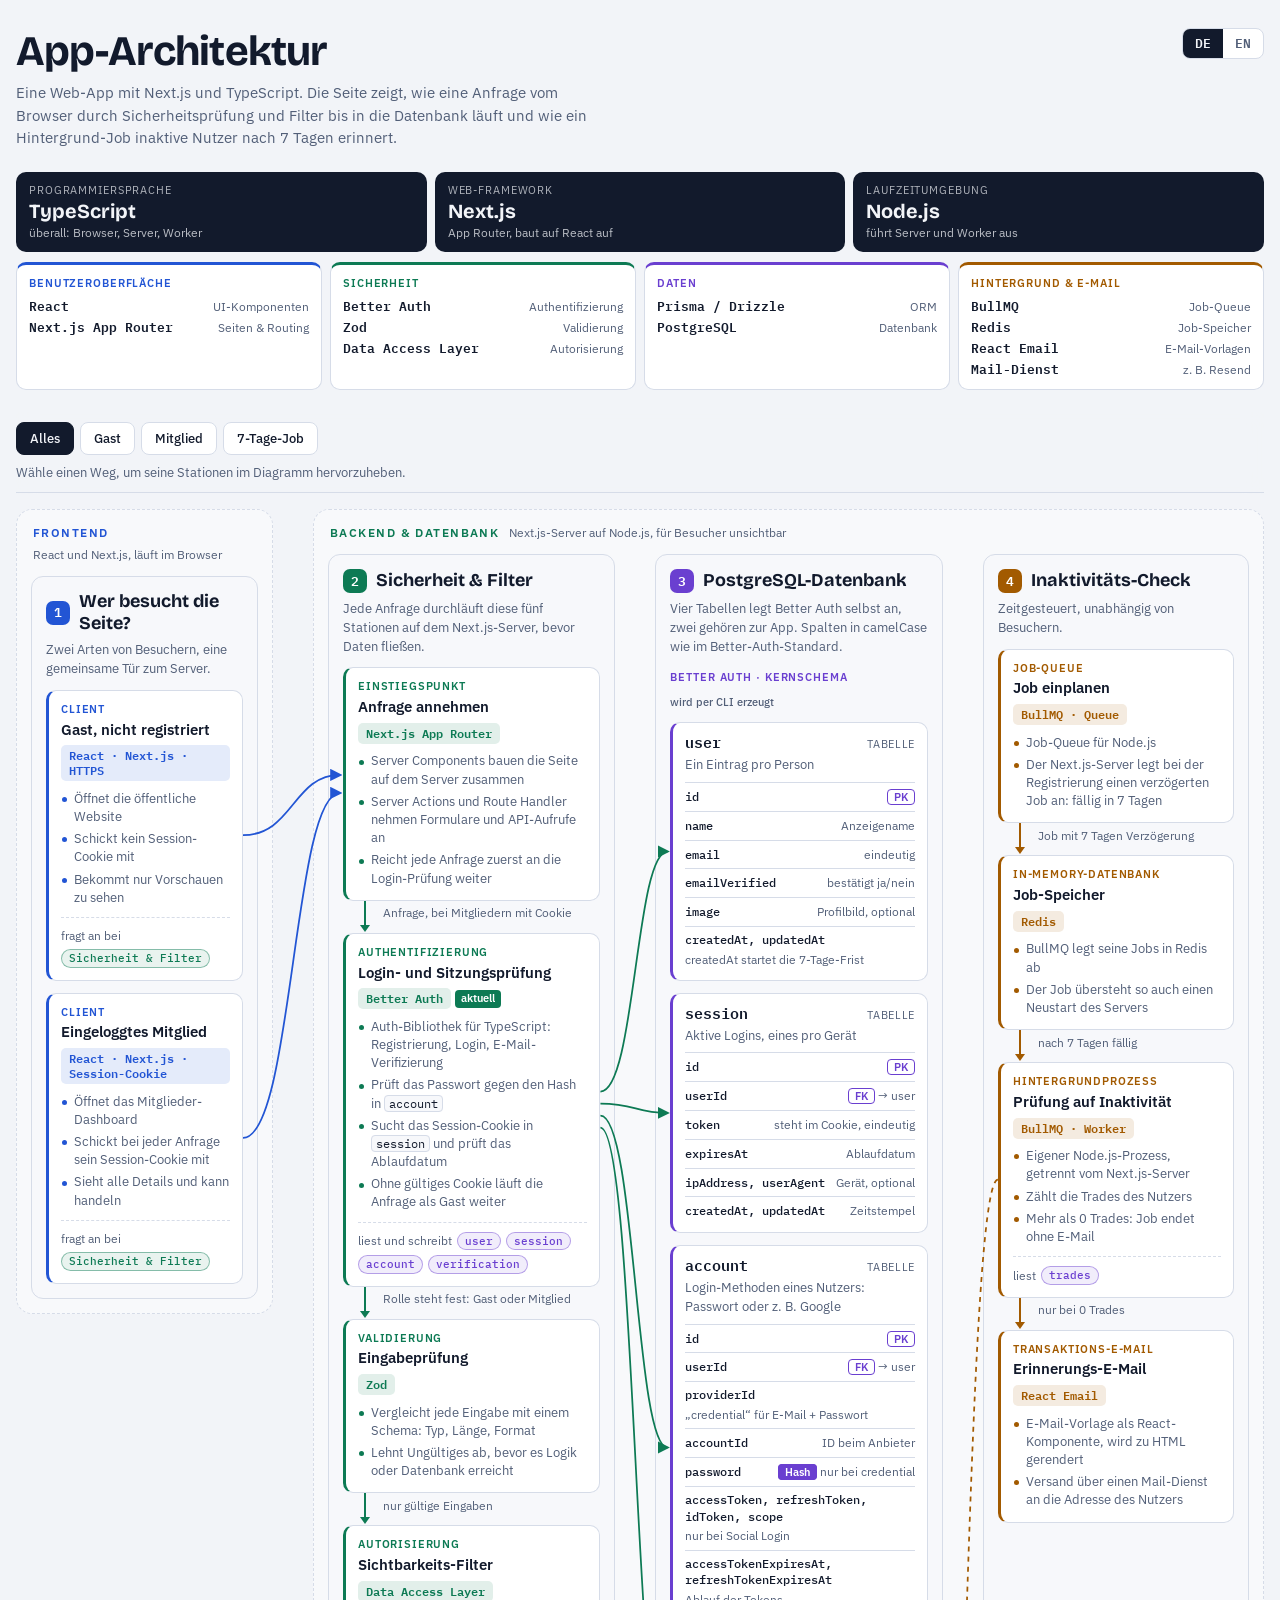
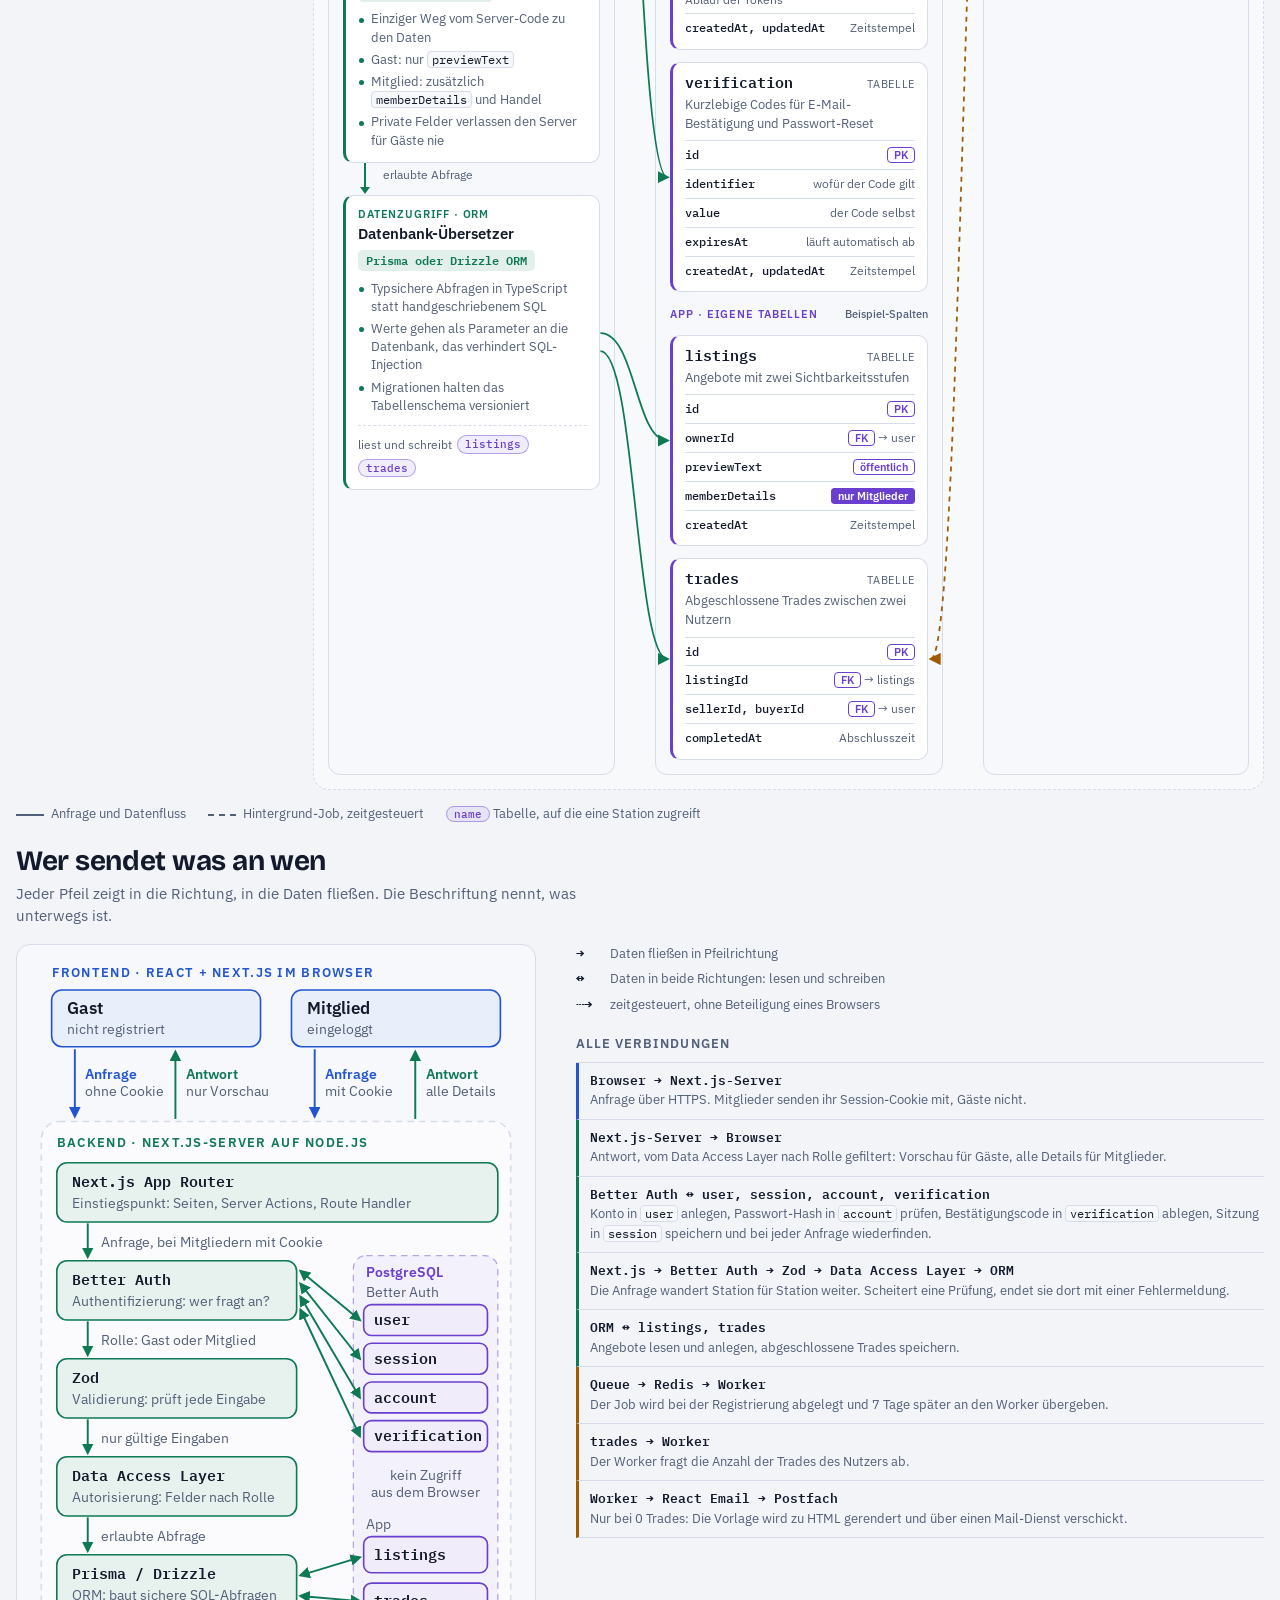
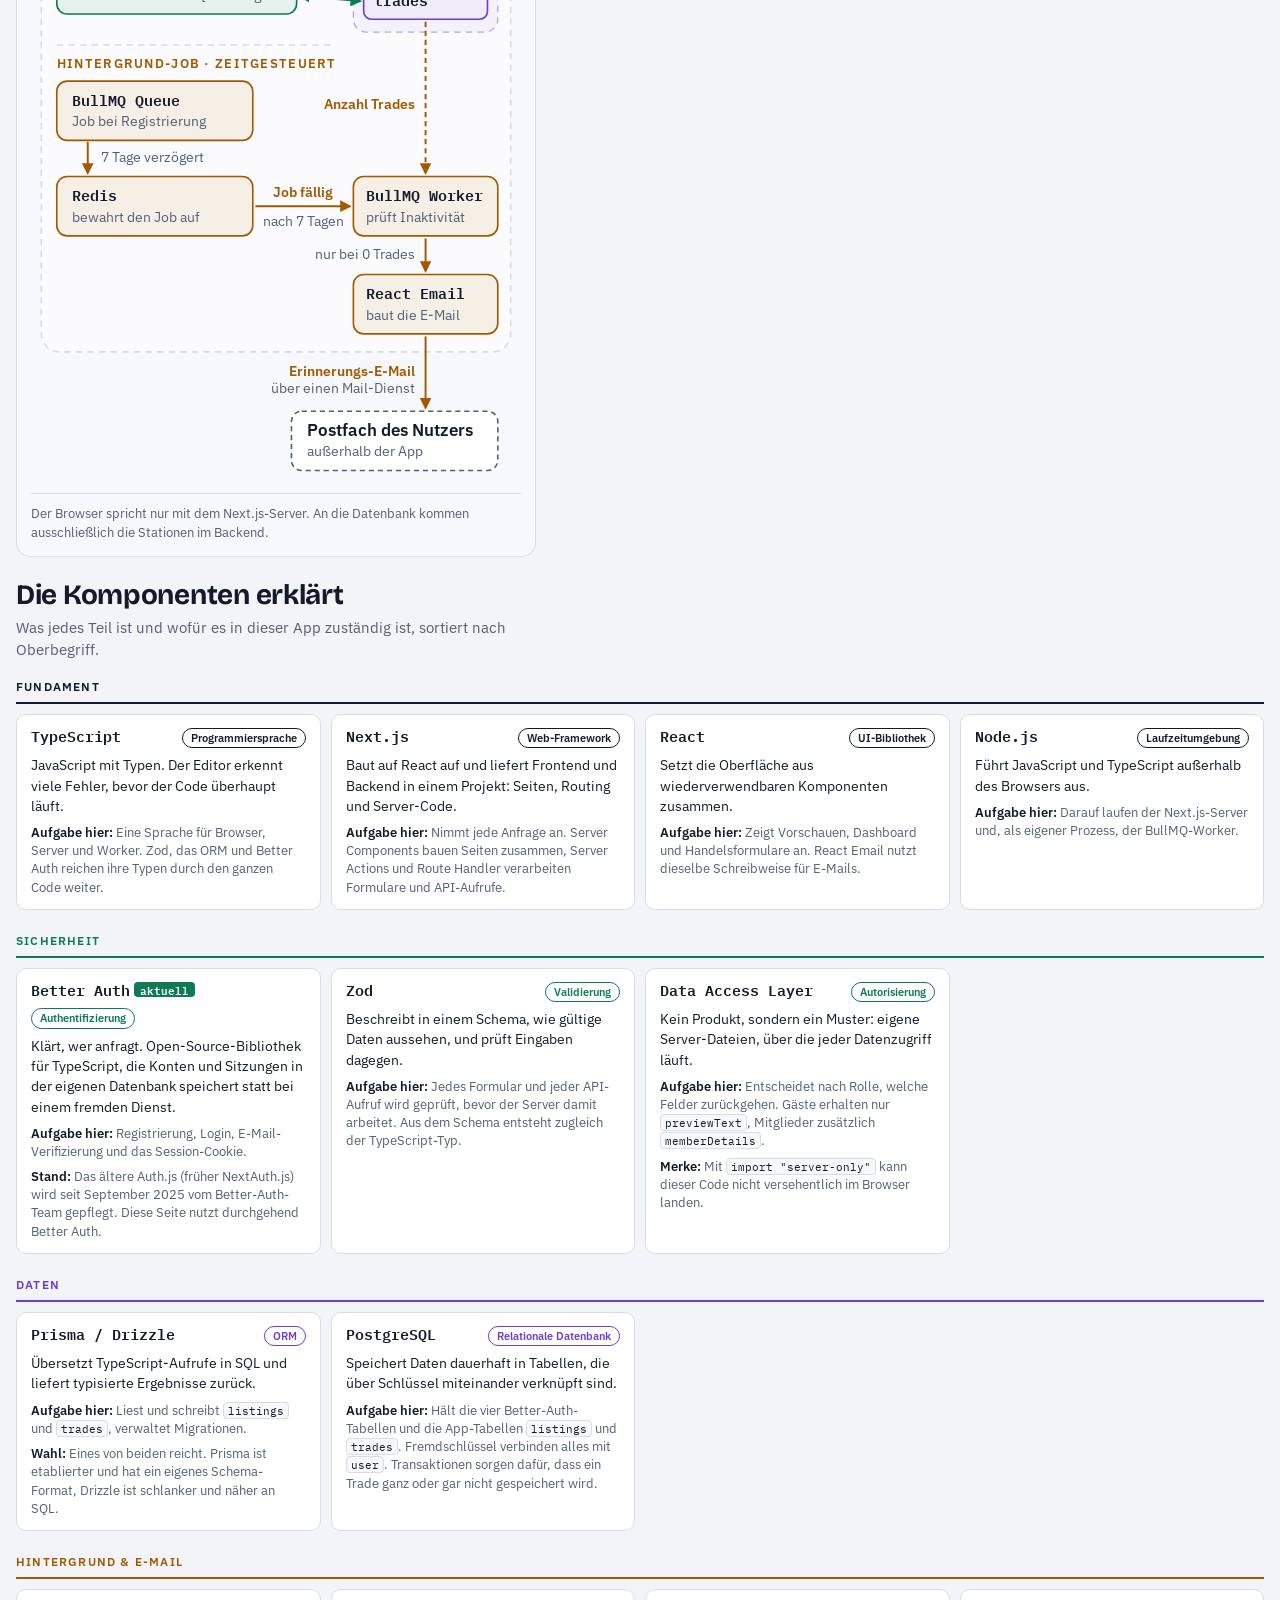
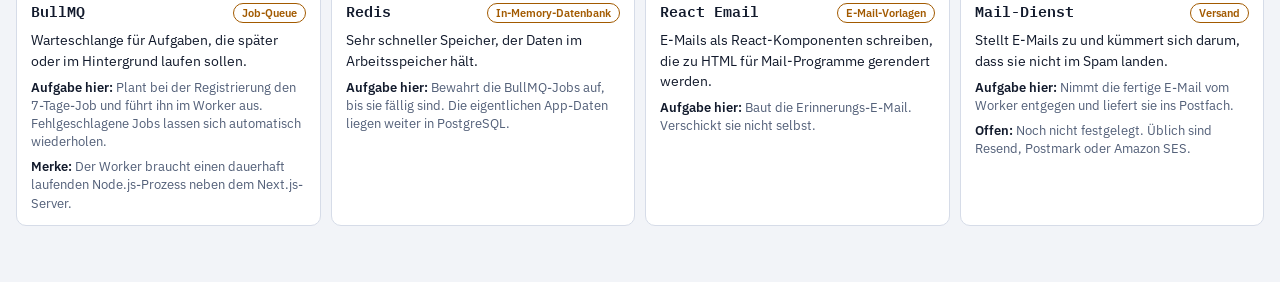
==== Präsentation/index.html @ f01b87ae "feat(praesentation): add app architecture explainer page - Präsentation/index.html, script.js, style" ====
<!DOCTYPE html>
<html lang="de">
<head>
<meta charset="utf-8">
<meta name="viewport" content="width=device-width, initial-scale=1">
<title>App-Architektur – Frontend, Backend &amp; Datenbank</title>
<link rel="preconnect" href="https://fonts.googleapis.com">
<link href="https://fonts.googleapis.com/css2?family=Bricolage+Grotesque:opsz,wght@12..96,600..800&amp;family=IBM+Plex+Mono:wght@400;500;600&amp;family=IBM+Plex+Sans:wght@400;500;600&amp;display=swap" rel="stylesheet">
<link rel="stylesheet" href="style.css">
</head>
<body>
<div class="page">

<header>
  <div class="lang" role="group" aria-label="Sprache / Language"><button type="button" id="l-de" data-l="de" aria-pressed="true">DE</button><button type="button" id="l-en" data-l="en" aria-pressed="false">EN</button></div>
  <h1>App-Architektur</h1>
  <p>Eine Web-App mit Next.js und TypeScript. Die Seite zeigt, wie eine Anfrage vom Browser durch Sicherheitsprüfung und Filter bis in die Datenbank läuft und wie ein Hintergrund-Job inaktive Nutzer nach 7 Tagen erinnert.</p>
</header>

<div class="base" aria-label="Fundament">
  <div class="base-item"><span>Programmiersprache</span><b>TypeScript</b><em>überall: Browser, Server, Worker</em></div>
  <div class="base-item"><span>Web-Framework</span><b>Next.js</b><em>App Router, baut auf React auf</em></div>
  <div class="base-item"><span>Laufzeitumgebung</span><b>Node.js</b><em>führt Server und Worker aus</em></div>
</div>

<div class="groups" aria-label="Tech-Stack nach Oberbegriffen">
  <div class="grp" style="--c:var(--s1)"><h4>Benutzeroberfläche</h4><ul><li><b>React</b><span>UI-Komponenten</span></li><li><b>Next.js App Router</b><span>Seiten &amp; Routing</span></li></ul></div>
  <div class="grp" style="--c:var(--s2)"><h4>Sicherheit</h4><ul><li><b>Better Auth</b><span>Authentifizierung</span></li><li><b>Zod</b><span>Validierung</span></li><li><b>Data Access Layer</b><span>Autorisierung</span></li></ul></div>
  <div class="grp" style="--c:var(--s3)"><h4>Daten</h4><ul><li><b>Prisma / Drizzle</b><span>ORM</span></li><li><b>PostgreSQL</b><span>Datenbank</span></li></ul></div>
  <div class="grp" style="--c:var(--s4)"><h4>Hintergrund &amp; E-Mail</h4><ul><li><b>BullMQ</b><span>Job-Queue</span></li><li><b>Redis</b><span>Job-Speicher</span></li><li><b>React Email</b><span>E-Mail-Vorlagen</span></li><li><b>Mail-Dienst</b><span>z.&nbsp;B. Resend</span></li></ul></div>
</div>

<section>
  <div class="pathbar">
    <div class="seg" role="group" aria-label="Weg im Diagramm hervorheben">
      <button type="button" id="p-all" data-p="" aria-pressed="true">Alles</button>
      <button type="button" id="p-guest" data-p="guest" aria-pressed="false">Gast</button>
      <button type="button" id="p-member" data-p="member" aria-pressed="false">Mitglied</button>
      <button type="button" id="p-job" data-p="job" aria-pressed="false">7-Tage-Job</button>
    </div>
    <p class="caption" id="caption" aria-live="polite">Wähle einen Weg, um seine Stationen im Diagramm hervorzuheben.</p>
  </div>

  <div class="wrap" id="wrap">
    <svg id="wires" aria-hidden="true">
      <defs>
        <marker id="m1" viewBox="0 0 10 10" refX="8" refY="5" markerWidth="7" markerHeight="7" orient="auto"><path d="M0,0 L10,5 L0,10 z" style="fill:var(--s1)"/></marker>
        <marker id="m2" viewBox="0 0 10 10" refX="8" refY="5" markerWidth="7" markerHeight="7" orient="auto"><path d="M0,0 L10,5 L0,10 z" style="fill:var(--s2)"/></marker>
        <marker id="m4" viewBox="0 0 10 10" refX="8" refY="5" markerWidth="7" markerHeight="7" orient="auto"><path d="M0,0 L10,5 L0,10 z" style="fill:var(--s4)"/></marker>
      </defs>
    </svg>

    <div class="layers">
      <!-- FRONTEND -->
      <section class="layer">
        <div class="layer-title"><b style="color:var(--s1)">Frontend</b><span>React und Next.js, läuft im Browser</span></div>
        <div class="col" style="--c:var(--s1)">
          <h2><span class="num">1</span>Wer besucht die Seite?</h2>
          <p class="col-sub">Zwei Arten von Besuchern, eine gemeinsame Tür zum Server.</p>
          <div class="alt">
            <article class="node" id="guest" data-paths="guest">
              <span class="kat">Client</span>
              <div class="node-head"><span class="step"></span><h3>Gast, nicht registriert</h3></div>
              <span class="tech">React · Next.js · HTTPS</span>
              <ul>
                <li>Öffnet die öffentliche Website</li>
                <li>Schickt kein Session-Cookie mit</li>
                <li>Bekommt nur Vorschauen zu sehen</li>
              </ul>
              <div class="io">fragt an bei <span class="chip to2">Sicherheit &amp; Filter</span></div>
            </article>
            <article class="node" id="member" data-paths="member">
              <span class="kat">Client</span>
              <div class="node-head"><span class="step"></span><h3>Eingeloggtes Mitglied</h3></div>
              <span class="tech">React · Next.js · Session-Cookie</span>
              <ul>
                <li>Öffnet das Mitglieder-Dashboard</li>
                <li>Schickt bei jeder Anfrage sein Session-Cookie mit</li>
                <li>Sieht alle Details und kann handeln</li>
              </ul>
              <div class="io">fragt an bei <span class="chip to2">Sicherheit &amp; Filter</span></div>
            </article>
          </div>
        </div>
      </section>

      <div class="hop stage-hop" style="--c:var(--s1)" data-paths="guest member">HTTPS-Anfrage an den Next.js-Server. Mitglieder senden ihr Session-Cookie mit.</div>

      <!-- BACKEND -->
      <section class="layer">
        <div class="layer-title"><b style="color:var(--s2)">Backend &amp; Datenbank</b><span>Next.js-Server auf Node.js, für Besucher unsichtbar</span></div>
        <div class="be-cols">

          <div class="col" style="--c:var(--s2)">
            <h2><span class="num">2</span>Sicherheit &amp; Filter</h2>
            <p class="col-sub">Jede Anfrage durchläuft diese fünf Stationen auf dem Next.js-Server, bevor Daten fließen.</p>
            <div class="seq">
              <article class="node" id="next" data-paths="guest member">
                <span class="kat">Einstiegspunkt</span>
                <div class="node-head"><span class="step"></span><h3>Anfrage annehmen</h3></div>
                <span class="tech">Next.js App Router</span>
                <ul>
                  <li>Server Components bauen die Seite auf dem Server zusammen</li>
                  <li>Server Actions und Route Handler nehmen Formulare und API-Aufrufe an</li>
                  <li>Reicht jede Anfrage zuerst an die Login-Prüfung weiter</li>
                </ul>
              </article>
              <div class="hop" data-paths="guest member">Anfrage, bei Mitgliedern mit Cookie</div>
              <article class="node" id="auth" data-paths="guest member">
                <span class="kat">Authentifizierung</span>
                <div class="node-head"><span class="step"></span><h3>Login- und Sitzungsprüfung</h3></div>
                <span class="tech">Better Auth</span><span class="badge-now">aktuell</span>
                <ul>
                  <li>Auth-Bibliothek für TypeScript: Registrierung, Login, E-Mail-Verifizierung</li>
                  <li>Prüft das Passwort gegen den Hash in <code>account</code></li>
                  <li>Sucht das Session-Cookie in <code>session</code> und prüft das Ablaufdatum</li>
                  <li>Ohne gültiges Cookie läuft die Anfrage als Gast weiter</li>
                </ul>
                <div class="io">liest und schreibt <span class="chip to3">user</span><span class="chip to3">session</span><span class="chip to3">account</span><span class="chip to3">verification</span></div>
              </article>
              <div class="hop" data-paths="guest member">Rolle steht fest: Gast oder Mitglied</div>
              <article class="node" id="zod" data-paths="guest member">
                <span class="kat">Validierung</span>
                <div class="node-head"><span class="step"></span><h3>Eingabeprüfung</h3></div>
                <span class="tech">Zod</span>
                <ul>
                  <li>Vergleicht jede Eingabe mit einem Schema: Typ, Länge, Format</li>
                  <li>Lehnt Ungültiges ab, bevor es Logik oder Datenbank erreicht</li>
                </ul>
              </article>
              <div class="hop" data-paths="guest member">nur gültige Eingaben</div>
              <article class="node" id="dal" data-paths="guest member">
                <span class="kat">Autorisierung</span>
                <div class="node-head"><span class="step"></span><h3>Sichtbarkeits-Filter</h3></div>
                <span class="tech">Data Access Layer</span>
                <ul>
                  <li>Einziger Weg vom Server-Code zu den Daten</li>
                  <li>Gast: nur <code>previewText</code></li>
                  <li>Mitglied: zusätzlich <code>memberDetails</code> und Handel</li>
                  <li>Private Felder verlassen den Server für Gäste nie</li>
                </ul>
              </article>
              <div class="hop" data-paths="guest member">erlaubte Abfrage</div>
              <article class="node" id="orm" data-paths="guest member">
                <span class="kat">Datenzugriff · ORM</span>
                <div class="node-head"><span class="step"></span><h3>Datenbank-Übersetzer</h3></div>
                <span class="tech">Prisma oder Drizzle ORM</span>
                <ul>
                  <li>Typsichere Abfragen in TypeScript statt handgeschriebenem SQL</li>
                  <li>Werte gehen als Parameter an die Datenbank, das verhindert SQL-Injection</li>
                  <li>Migrationen halten das Tabellenschema versioniert</li>
                </ul>
                <div class="io">liest und schreibt <span class="chip to3">listings</span><span class="chip to3">trades</span></div>
              </article>
            </div>
          </div>

          <div class="hop stage-hop" style="--c:var(--s2)" data-paths="guest member">SQL-Abfragen an die Datenbank</div>

          <div class="col" style="--c:var(--s3)">
            <h2><span class="num">3</span>PostgreSQL-Datenbank</h2>
            <p class="col-sub">Vier Tabellen legt Better Auth selbst an, zwei gehören zur App. Spalten in camelCase wie im Better-Auth-Standard.</p>
            <div class="alt">
              <p class="tgrp">Better Auth · Kernschema <span>wird per CLI erzeugt</span></p>
              <article class="node tbl" id="t-users" data-paths="member">
                <div class="tbl-head"><h3>user</h3><span class="kind">Tabelle</span></div>
                <p class="tbl-desc">Ein Eintrag pro Person</p>
                <dl class="cols">
                  <div><dt>id</dt><dd><span class="tag">PK</span></dd></div>
                  <div><dt>name</dt><dd>Anzeigename</dd></div>
                  <div><dt>email</dt><dd>eindeutig</dd></div>
                  <div><dt>emailVerified</dt><dd>bestätigt ja/nein</dd></div>
                  <div><dt>image</dt><dd>Profilbild, optional</dd></div>
                  <div><dt>createdAt, updatedAt</dt><dd>createdAt startet die 7-Tage-Frist</dd></div>
                </dl>
              </article>
              <article class="node tbl" id="t-sessions" data-paths="member">
                <div class="tbl-head"><h3>session</h3><span class="kind">Tabelle</span></div>
                <p class="tbl-desc">Aktive Logins, eines pro Gerät</p>
                <dl class="cols">
                  <div><dt>id</dt><dd><span class="tag">PK</span></dd></div>
                  <div><dt>userId</dt><dd><span class="tag">FK</span> → user</dd></div>
                  <div><dt>token</dt><dd>steht im Cookie, eindeutig</dd></div>
                  <div><dt>expiresAt</dt><dd>Ablaufdatum</dd></div>
                  <div><dt>ipAddress, userAgent</dt><dd>Gerät, optional</dd></div>
                  <div><dt>createdAt, updatedAt</dt><dd>Zeitstempel</dd></div>
                </dl>
              </article>
              <article class="node tbl" id="t-account" data-paths="member">
                <div class="tbl-head"><h3>account</h3><span class="kind">Tabelle</span></div>
                <p class="tbl-desc">Login-Methoden eines Nutzers: Passwort oder z.&nbsp;B. Google</p>
                <dl class="cols">
                  <div><dt>id</dt><dd><span class="tag">PK</span></dd></div>
                  <div><dt>userId</dt><dd><span class="tag">FK</span> → user</dd></div>
                  <div><dt>providerId</dt><dd>„credential“ für E-Mail + Passwort</dd></div>
                  <div><dt>accountId</dt><dd>ID beim Anbieter</dd></div>
                  <div><dt>password</dt><dd><span class="tag priv">Hash</span> nur bei credential</dd></div>
                  <div><dt>accessToken, refreshToken, idToken, scope</dt><dd>nur bei Social Login</dd></div>
                  <div><dt>accessTokenExpiresAt, refreshTokenExpiresAt</dt><dd>Ablauf der Tokens</dd></div>
                  <div><dt>createdAt, updatedAt</dt><dd>Zeitstempel</dd></div>
                </dl>
              </article>
              <article class="node tbl" id="t-verification" data-paths="member">
                <div class="tbl-head"><h3>verification</h3><span class="kind">Tabelle</span></div>
                <p class="tbl-desc">Kurzlebige Codes für E-Mail-Bestätigung und Passwort-Reset</p>
                <dl class="cols">
                  <div><dt>id</dt><dd><span class="tag">PK</span></dd></div>
                  <div><dt>identifier</dt><dd>wofür der Code gilt</dd></div>
                  <div><dt>value</dt><dd>der Code selbst</dd></div>
                  <div><dt>expiresAt</dt><dd>läuft automatisch ab</dd></div>
                  <div><dt>createdAt, updatedAt</dt><dd>Zeitstempel</dd></div>
                </dl>
              </article>

              <p class="tgrp">App · eigene Tabellen <span>Beispiel-Spalten</span></p>
              <article class="node tbl" id="t-listings" data-paths="guest member">
                <div class="tbl-head"><h3>listings</h3><span class="kind">Tabelle</span></div>
                <p class="tbl-desc">Angebote mit zwei Sichtbarkeitsstufen</p>
                <dl class="cols">
                  <div><dt>id</dt><dd><span class="tag">PK</span></dd></div>
                  <div><dt>ownerId</dt><dd><span class="tag">FK</span> → user</dd></div>
                  <div><dt>previewText</dt><dd><span class="tag">öffentlich</span></dd></div>
                  <div><dt>memberDetails</dt><dd><span class="tag priv">nur Mitglieder</span></dd></div>
                  <div><dt>createdAt</dt><dd>Zeitstempel</dd></div>
                </dl>
              </article>
              <article class="node tbl" id="t-trades" data-paths="member job">
                <div class="tbl-head"><h3>trades</h3><span class="kind">Tabelle</span></div>
                <p class="tbl-desc">Abgeschlossene Trades zwischen zwei Nutzern</p>
                <dl class="cols">
                  <div><dt>id</dt><dd><span class="tag">PK</span></dd></div>
                  <div><dt>listingId</dt><dd><span class="tag">FK</span> → listings</dd></div>
                  <div><dt>sellerId, buyerId</dt><dd><span class="tag">FK</span> → user</dd></div>
                  <div><dt>completedAt</dt><dd>Abschlusszeit</dd></div>
                </dl>
              </article>
            </div>
          </div>

          <div class="hop up stage-hop" style="--c:var(--s4)" data-paths="job">Der Worker zählt die Einträge in trades. Er läuft im Hintergrund, ohne Browser.</div>

          <div class="col" style="--c:var(--s4)">
            <h2><span class="num">4</span>Inaktivitäts-Check</h2>
            <p class="col-sub">Zeitgesteuert, unabhängig von Besuchern.</p>
            <div class="seq">
              <article class="node" id="queue" data-paths="job">
                <span class="kat">Job-Queue</span>
                <div class="node-head"><span class="step"></span><h3>Job einplanen</h3></div>
                <span class="tech">BullMQ · Queue</span>
                <ul>
                  <li>Job-Queue für Node.js</li>
                  <li>Der Next.js-Server legt bei der Registrierung einen verzögerten Job an: fällig in 7 Tagen</li>
                </ul>
              </article>
              <div class="hop" data-paths="job">Job mit 7 Tagen Verzögerung</div>
              <article class="node" id="redis" data-paths="job">
                <span class="kat">In-Memory-Datenbank</span>
                <div class="node-head"><span class="step"></span><h3>Job-Speicher</h3></div>
                <span class="tech">Redis</span>
                <ul>
                  <li>BullMQ legt seine Jobs in Redis ab</li>
                  <li>Der Job übersteht so auch einen Neustart des Servers</li>
                </ul>
              </article>
              <div class="hop" data-paths="job">nach 7 Tagen fällig</div>
              <article class="node" id="worker" data-paths="job">
                <span class="kat">Hintergrundprozess</span>
                <div class="node-head"><span class="step"></span><h3>Prüfung auf Inaktivität</h3></div>
                <span class="tech">BullMQ · Worker</span>
                <ul>
                  <li>Eigener Node.js-Prozess, getrennt vom Next.js-Server</li>
                  <li>Zählt die Trades des Nutzers</li>
                  <li>Mehr als 0 Trades: Job endet ohne E-Mail</li>
                </ul>
                <div class="io">liest <span class="chip to3">trades</span></div>
              </article>
              <div class="hop" data-paths="job">nur bei 0 Trades</div>
              <article class="node" id="mail" data-paths="job">
                <span class="kat">Transaktions-E-Mail</span>
                <div class="node-head"><span class="step"></span><h3>Erinnerungs-E-Mail</h3></div>
                <span class="tech">React Email</span>
                <ul>
                  <li>E-Mail-Vorlage als React-Komponente, wird zu HTML gerendert</li>
                  <li>Versand über einen Mail-Dienst an die Adresse des Nutzers</li>
                </ul>
              </article>
            </div>
          </div>

        </div>
      </section>
    </div>
  </div>

  <div class="legend">
    <span class="wide"><i></i>Anfrage und Datenfluss</span>
    <span class="wide"><i class="d"></i>Hintergrund-Job, zeitgesteuert</span>
    <span><span class="chip to3">name</span> Tabelle, auf die eine Station zugreift</span>
  </div>
</section>

<section>
  <h2 class="sec-title">Wer sendet was an wen</h2>
  <p class="sec-lead">Jeder Pfeil zeigt in die Richtung, in die Daten fließen. Die Beschriftung nennt, was unterwegs ist.</p>

  <div class="connect">
    <figure class="fig">
      <svg viewBox="0 0 380 872" role="img" aria-label="Verbindungen zwischen Browser, dem Next.js-Server mit seinen Stationen, der PostgreSQL-Datenbank und dem Hintergrund-Job. Der Browser spricht nur mit dem Server, nie direkt mit der Datenbank.">
        <defs>
          <marker id="e1" viewBox="0 0 10 10" refX="8" refY="5" markerWidth="6" markerHeight="6" orient="auto-start-reverse"><path d="M0,0 L10,5 L0,10 z" class="f1"/></marker>
          <marker id="e2" viewBox="0 0 10 10" refX="8" refY="5" markerWidth="6" markerHeight="6" orient="auto-start-reverse"><path d="M0,0 L10,5 L0,10 z" class="f2"/></marker>
          <marker id="e4" viewBox="0 0 10 10" refX="8" refY="5" markerWidth="6" markerHeight="6" orient="auto-start-reverse"><path d="M0,0 L10,5 L0,10 z" class="f4"/></marker>
        </defs>

        <!-- Frontend -->
        <text class="g-layer f1" x="16" y="14">FRONTEND · REACT + NEXT.JS IM BROWSER</text>
        <rect class="g-box k1" x="16" y="24" width="162" height="44" rx="8"/>
        <text class="g-title" x="28" y="43">Gast</text>
        <text class="g-sub" x="28" y="58">nicht registriert</text>
        <rect class="g-box k1" x="202" y="24" width="162" height="44" rx="8"/>
        <text class="g-title" x="214" y="43">Mitglied</text>
        <text class="g-sub" x="214" y="58">eingeloggt</text>

        <!-- Browser <-> Server -->
        <line class="a a1" x1="34" y1="70" x2="34" y2="122" marker-end="url(#e1)"/>
        <text class="g-lab f1" x="42" y="93">Anfrage</text>
        <text class="g-sub" x="42" y="106">ohne Cookie</text>
        <line class="a a2" x1="112" y1="124" x2="112" y2="72" marker-end="url(#e2)"/>
        <text class="g-lab f2" x="120" y="93">Antwort</text>
        <text class="g-sub" x="120" y="106">nur Vorschau</text>
        <line class="a a1" x1="220" y1="70" x2="220" y2="122" marker-end="url(#e1)"/>
        <text class="g-lab f1" x="228" y="93">Anfrage</text>
        <text class="g-sub" x="228" y="106">mit Cookie</text>
        <line class="a a2" x1="298" y1="124" x2="298" y2="72" marker-end="url(#e2)"/>
        <text class="g-lab f2" x="306" y="93">Antwort</text>
        <text class="g-sub" x="306" y="106">alle Details</text>

        <!-- Backend-Rahmen -->
        <rect class="g-frame" x="8" y="126" width="364" height="644" rx="14"/>
        <text class="g-layer f2" x="20" y="146">BACKEND · NEXT.JS-SERVER AUF NODE.JS</text>

        <!-- Einstiegspunkt -->
        <rect class="g-box k2" x="20" y="158" width="342" height="46" rx="8"/>
        <text class="g-name" x="32" y="177">Next.js App Router</text>
        <text class="g-sub" x="32" y="193">Einstiegspunkt: Seiten, Server Actions, Route Handler</text>
        <line class="a a2" x1="44" y1="205" x2="44" y2="231" marker-end="url(#e2)"/>
        <text class="g-sub" x="54" y="223">Anfrage, bei Mitgliedern mit Cookie</text>

        <g transform="translate(0,76)">

        <!-- Datenbank -->
        <rect class="g-db" x="250" y="154" width="112" height="292" rx="10"/>
        <text class="g-lab f3" x="260" y="171">PostgreSQL</text>
        <text class="g-sub" x="260" y="186">Better Auth</text>
        <rect class="g-box k3" x="258" y="192" width="96" height="24" rx="6"/>
        <text class="g-name" x="266" y="208">user</text>
        <rect class="g-box k3" x="258" y="222" width="96" height="24" rx="6"/>
        <text class="g-name" x="266" y="238">session</text>
        <rect class="g-box k3" x="258" y="252" width="96" height="24" rx="6"/>
        <text class="g-name" x="266" y="268">account</text>
        <rect class="g-box k3" x="258" y="282" width="96" height="24" rx="6"/>
        <text class="g-name" x="266" y="298">verification</text>
        <text class="g-sub" x="306" y="328" text-anchor="middle">kein Zugriff</text>
        <text class="g-sub" x="306" y="341" text-anchor="middle">aus dem Browser</text>
        <text class="g-sub" x="260" y="366">App</text>
        <rect class="g-box k3" x="258" y="372" width="96" height="28" rx="6"/>
        <text class="g-name" x="266" y="390">listings</text>
        <rect class="g-box k3" x="258" y="408" width="96" height="28" rx="6"/>
        <text class="g-name" x="266" y="426">trades</text>

        <!-- Better Auth <-> eigene Tabellen -->
        <line class="a a2" x1="209" y1="166" x2="255" y2="204" marker-start="url(#e2)" marker-end="url(#e2)"/>
        <line class="a a2" x1="209" y1="176" x2="255" y2="234" marker-start="url(#e2)" marker-end="url(#e2)"/>
        <line class="a a2" x1="209" y1="186" x2="255" y2="264" marker-start="url(#e2)" marker-end="url(#e2)"/>
        <line class="a a2" x1="209" y1="196" x2="255" y2="294" marker-start="url(#e2)" marker-end="url(#e2)"/>

        <!-- Vier Stationen -->
        <rect class="g-box k2" x="20" y="158" width="186" height="46" rx="8"/>
        <text class="g-name" x="32" y="177">Better Auth</text>
        <text class="g-sub" x="32" y="193">Authentifizierung: wer fragt an?</text>
        <line class="a a2" x1="44" y1="205" x2="44" y2="231" marker-end="url(#e2)"/>
        <text class="g-sub" x="54" y="223">Rolle: Gast oder Mitglied</text>

        <rect class="g-box k2" x="20" y="234" width="186" height="46" rx="8"/>
        <text class="g-name" x="32" y="253">Zod</text>
        <text class="g-sub" x="32" y="269">Validierung: prüft jede Eingabe</text>
        <line class="a a2" x1="44" y1="281" x2="44" y2="307" marker-end="url(#e2)"/>
        <text class="g-sub" x="54" y="299">nur gültige Eingaben</text>

        <rect class="g-box k2" x="20" y="310" width="186" height="46" rx="8"/>
        <text class="g-name" x="32" y="329">Data Access Layer</text>
        <text class="g-sub" x="32" y="345">Autorisierung: Felder nach Rolle</text>
        <line class="a a2" x1="44" y1="357" x2="44" y2="383" marker-end="url(#e2)"/>
        <text class="g-sub" x="54" y="375">erlaubte Abfrage</text>

        <rect class="g-box k2" x="20" y="386" width="186" height="46" rx="8"/>
        <text class="g-name" x="32" y="405">Prisma / Drizzle</text>
        <text class="g-sub" x="32" y="421">ORM: baut sichere SQL-Abfragen</text>

        <!-- Server <-> Datenbank -->
        <line class="a a2" x1="209" y1="402" x2="255" y2="388" marker-start="url(#e2)" marker-end="url(#e2)"/>
        <line class="a a2" x1="209" y1="418" x2="255" y2="422" marker-start="url(#e2)" marker-end="url(#e2)"/>

        <!-- Hintergrund-Job -->
        <line class="g-div" x1="20" y1="456" x2="236" y2="456"/>
        <text class="g-layer f4" x="20" y="474">HINTERGRUND-JOB · ZEITGESTEUERT</text>

        <rect class="g-box k4" x="20" y="484" width="152" height="46" rx="8"/>
        <text class="g-name" x="32" y="503">BullMQ Queue</text>
        <text class="g-sub" x="32" y="519">Job bei Registrierung</text>
        <line class="a a4" x1="44" y1="531" x2="44" y2="555" marker-end="url(#e4)"/>
        <text class="g-sub" x="54" y="547">7 Tage verzögert</text>

        <rect class="g-box k4" x="20" y="558" width="152" height="46" rx="8"/>
        <text class="g-name" x="32" y="577">Redis</text>
        <text class="g-sub" x="32" y="593">bewahrt den Job auf</text>

        <line class="a a4" x1="174" y1="581" x2="247" y2="581" marker-end="url(#e4)"/>
        <text class="g-lab f4" x="211" y="574" text-anchor="middle">Job fällig</text>
        <text class="g-sub" x="211" y="596" text-anchor="middle">nach 7 Tagen</text>

        <rect class="g-box k4" x="250" y="558" width="112" height="46" rx="8"/>
        <text class="g-name" x="260" y="577">BullMQ Worker</text>
        <text class="g-sub" x="260" y="593">prüft Inaktivität</text>

        <line class="a a4" x1="306" y1="438" x2="306" y2="555" stroke-dasharray="4 3" marker-end="url(#e4)"/>
        <text class="g-lab f4" x="298" y="506" text-anchor="end">Anzahl Trades</text>

        <line class="a a4" x1="306" y1="606" x2="306" y2="631" marker-end="url(#e4)"/>
        <text class="g-sub" x="298" y="622" text-anchor="end">nur bei 0 Trades</text>

        <rect class="g-box k4" x="250" y="634" width="112" height="46" rx="8"/>
        <text class="g-name" x="260" y="653">React Email</text>
        <text class="g-sub" x="260" y="669">baut die E-Mail</text>

        <line class="a a4" x1="306" y1="682" x2="306" y2="737" marker-end="url(#e4)"/>
        <text class="g-lab f4" x="298" y="713" text-anchor="end">Erinnerungs-E-Mail</text>
        <text class="g-sub" x="298" y="726" text-anchor="end">über einen Mail-Dienst</text>

        <!-- Außerhalb -->
        <rect class="g-box k0" x="202" y="740" width="160" height="46" rx="8"/>
        <text class="g-title" x="214" y="759">Postfach des Nutzers</text>
        <text class="g-sub" x="214" y="775">außerhalb der App</text>
        </g>
      </svg>
      <figcaption>Der Browser spricht nur mit dem Next.js-Server. An die Datenbank kommen ausschließlich die Stationen im Backend.</figcaption>
    </figure>

    <div class="links">
      <ul class="key">
        <li><b>→</b>Daten fließen in Pfeilrichtung</li>
        <li><b>↔</b>Daten in beide Richtungen: lesen und schreiben</li>
        <li><b>┄→</b>zeitgesteuert, ohne Beteiligung eines Browsers</li>
      </ul>
      <h3>Alle Verbindungen</h3>
      <dl>
        <div style="--c:var(--s1)"><dt>Browser → Next.js-Server</dt><dd>Anfrage über HTTPS. Mitglieder senden ihr Session-Cookie mit, Gäste nicht.</dd></div>
        <div style="--c:var(--s2)"><dt>Next.js-Server → Browser</dt><dd>Antwort, vom Data Access Layer nach Rolle gefiltert: Vorschau für Gäste, alle Details für Mitglieder.</dd></div>
        <div style="--c:var(--s2)"><dt>Better Auth ↔ user, session, account, verification</dt><dd>Konto in <code>user</code> anlegen, Passwort-Hash in <code>account</code> prüfen, Bestätigungscode in <code>verification</code> ablegen, Sitzung in <code>session</code> speichern und bei jeder Anfrage wiederfinden.</dd></div>
        <div style="--c:var(--s2)"><dt>Next.js → Better Auth → Zod → Data Access Layer → ORM</dt><dd>Die Anfrage wandert Station für Station weiter. Scheitert eine Prüfung, endet sie dort mit einer Fehlermeldung.</dd></div>
        <div style="--c:var(--s2)"><dt>ORM ↔ listings, trades</dt><dd>Angebote lesen und anlegen, abgeschlossene Trades speichern.</dd></div>
        <div style="--c:var(--s4)"><dt>Queue → Redis → Worker</dt><dd>Der Job wird bei der Registrierung abgelegt und 7 Tage später an den Worker übergeben.</dd></div>
        <div style="--c:var(--s4)"><dt>trades → Worker</dt><dd>Der Worker fragt die Anzahl der Trades des Nutzers ab.</dd></div>
        <div style="--c:var(--s4)"><dt>Worker → React Email → Postfach</dt><dd>Nur bei 0 Trades: Die Vorlage wird zu HTML gerendert und über einen Mail-Dienst verschickt.</dd></div>
      </dl>
    </div>
  </div>
</section>

<section>
  <h2 class="sec-title">Die Komponenten erklärt</h2>
  <p class="sec-lead">Was jedes Teil ist und wofür es in dieser App zuständig ist, sortiert nach Oberbegriff.</p>

  <div class="gloss">
    <div class="gloss-grp" style="--c:var(--ink)">
      <h3>Fundament</h3>
      <div class="gloss-grid">
        <article class="card">
          <div class="card-head"><h4>TypeScript</h4><span class="role">Programmiersprache</span></div>
          <p>JavaScript mit Typen. Der Editor erkennt viele Fehler, bevor der Code überhaupt läuft.</p>
          <div class="row"><b>Aufgabe hier:</b> Eine Sprache für Browser, Server und Worker. Zod, das ORM und Better Auth reichen ihre Typen durch den ganzen Code weiter.</div>
        </article>
        <article class="card">
          <div class="card-head"><h4>Next.js</h4><span class="role">Web-Framework</span></div>
          <p>Baut auf React auf und liefert Frontend und Backend in einem Projekt: Seiten, Routing und Server-Code.</p>
          <div class="row"><b>Aufgabe hier:</b> Nimmt jede Anfrage an. Server Components bauen Seiten zusammen, Server Actions und Route Handler verarbeiten Formulare und API-Aufrufe.</div>
        </article>
        <article class="card">
          <div class="card-head"><h4>React</h4><span class="role">UI-Bibliothek</span></div>
          <p>Setzt die Oberfläche aus wiederverwendbaren Komponenten zusammen.</p>
          <div class="row"><b>Aufgabe hier:</b> Zeigt Vorschauen, Dashboard und Handelsformulare an. React Email nutzt dieselbe Schreibweise für E-Mails.</div>
        </article>
        <article class="card">
          <div class="card-head"><h4>Node.js</h4><span class="role">Laufzeitumgebung</span></div>
          <p>Führt JavaScript und TypeScript außerhalb des Browsers aus.</p>
          <div class="row"><b>Aufgabe hier:</b> Darauf laufen der Next.js-Server und, als eigener Prozess, der BullMQ-Worker.</div>
        </article>
      </div>
    </div>

    <div class="gloss-grp" style="--c:var(--s2)">
      <h3>Sicherheit</h3>
      <div class="gloss-grid">
        <article class="card">
          <div class="card-head"><h4>Better Auth<span class="badge-now">aktuell</span></h4><span class="role">Authentifizierung</span></div>
          <p>Klärt, wer anfragt. Open-Source-Bibliothek für TypeScript, die Konten und Sitzungen in der eigenen Datenbank speichert statt bei einem fremden Dienst.</p>
          <div class="row"><b>Aufgabe hier:</b> Registrierung, Login, E-Mail-Verifizierung und das Session-Cookie.</div>
          <div class="row"><b>Stand:</b> Das ältere Auth.js (früher NextAuth.js) wird seit September 2025 vom Better-Auth-Team gepflegt. Diese Seite nutzt durchgehend Better Auth.</div>
        </article>
        <article class="card">
          <div class="card-head"><h4>Zod</h4><span class="role">Validierung</span></div>
          <p>Beschreibt in einem Schema, wie gültige Daten aussehen, und prüft Eingaben dagegen.</p>
          <div class="row"><b>Aufgabe hier:</b> Jedes Formular und jeder API-Aufruf wird geprüft, bevor der Server damit arbeitet. Aus dem Schema entsteht zugleich der TypeScript-Typ.</div>
        </article>
        <article class="card">
          <div class="card-head"><h4>Data Access Layer</h4><span class="role">Autorisierung</span></div>
          <p>Kein Produkt, sondern ein Muster: eigene Server-Dateien, über die jeder Datenzugriff läuft.</p>
          <div class="row"><b>Aufgabe hier:</b> Entscheidet nach Rolle, welche Felder zurückgehen. Gäste erhalten nur <code>previewText</code>, Mitglieder zusätzlich <code>memberDetails</code>.</div>
          <div class="row"><b>Merke:</b> Mit <code>import "server-only"</code> kann dieser Code nicht versehentlich im Browser landen.</div>
        </article>
      </div>
    </div>

    <div class="gloss-grp" style="--c:var(--s3)">
      <h3>Daten</h3>
      <div class="gloss-grid">
        <article class="card">
          <div class="card-head"><h4>Prisma / Drizzle</h4><span class="role">ORM</span></div>
          <p>Übersetzt TypeScript-Aufrufe in SQL und liefert typisierte Ergebnisse zurück.</p>
          <div class="row"><b>Aufgabe hier:</b> Liest und schreibt <code>listings</code> und <code>trades</code>, verwaltet Migrationen.</div>
          <div class="row"><b>Wahl:</b> Eines von beiden reicht. Prisma ist etablierter und hat ein eigenes Schema-Format, Drizzle ist schlanker und näher an SQL.</div>
        </article>
        <article class="card">
          <div class="card-head"><h4>PostgreSQL</h4><span class="role">Relationale Datenbank</span></div>
          <p>Speichert Daten dauerhaft in Tabellen, die über Schlüssel miteinander verknüpft sind.</p>
          <div class="row"><b>Aufgabe hier:</b> Hält die vier Better-Auth-Tabellen und die App-Tabellen <code>listings</code> und <code>trades</code>. Fremdschlüssel verbinden alles mit <code>user</code>. Transaktionen sorgen dafür, dass ein Trade ganz oder gar nicht gespeichert wird.</div>
        </article>
      </div>
    </div>

    <div class="gloss-grp" style="--c:var(--s4)">
      <h3>Hintergrund &amp; E-Mail</h3>
      <div class="gloss-grid">
        <article class="card">
          <div class="card-head"><h4>BullMQ</h4><span class="role">Job-Queue</span></div>
          <p>Warteschlange für Aufgaben, die später oder im Hintergrund laufen sollen.</p>
          <div class="row"><b>Aufgabe hier:</b> Plant bei der Registrierung den 7-Tage-Job und führt ihn im Worker aus. Fehlgeschlagene Jobs lassen sich automatisch wiederholen.</div>
          <div class="row"><b>Merke:</b> Der Worker braucht einen dauerhaft laufenden Node.js-Prozess neben dem Next.js-Server.</div>
        </article>
        <article class="card">
          <div class="card-head"><h4>Redis</h4><span class="role">In-Memory-Datenbank</span></div>
          <p>Sehr schneller Speicher, der Daten im Arbeitsspeicher hält.</p>
          <div class="row"><b>Aufgabe hier:</b> Bewahrt die BullMQ-Jobs auf, bis sie fällig sind. Die eigentlichen App-Daten liegen weiter in PostgreSQL.</div>
        </article>
        <article class="card">
          <div class="card-head"><h4>React Email</h4><span class="role">E-Mail-Vorlagen</span></div>
          <p>E-Mails als React-Komponenten schreiben, die zu HTML für Mail-Programme gerendert werden.</p>
          <div class="row"><b>Aufgabe hier:</b> Baut die Erinnerungs-E-Mail. Verschickt sie nicht selbst.</div>
        </article>
        <article class="card">
          <div class="card-head"><h4>Mail-Dienst</h4><span class="role">Versand</span></div>
          <p>Stellt E-Mails zu und kümmert sich darum, dass sie nicht im Spam landen.</p>
          <div class="row"><b>Aufgabe hier:</b> Nimmt die fertige E-Mail vom Worker entgegen und liefert sie ins Postfach.</div>
          <div class="row"><b>Offen:</b> Noch nicht festgelegt. Üblich sind Resend, Postmark oder Amazon SES.</div>
        </article>
      </div>
    </div>
  </div>
</section>



</div>

<script src="script.js"></script>
</body>
</html>
---- Präsentation/style.css ----
:root{
    /* Layout: Wege-Umschalter klebt oben, darunter ein Fluss in 4 Stufen.
       Breit: Spalten mit Verbindungslinien. Schmal: eine Spalte mit beschrifteten Pfeilen. */
    --bg:#f2f4f8; --surface:#ffffff; --surface-2:#f7f8fb; --line:#d6dce8; --ink:#121a2c; --muted:#525f78;
    --s1:#2255d4; --s2:#0d7a54; --s3:#6a3fd0; --s4:#a25a00;
    --font-display:"Bricolage Grotesque","IBM Plex Sans",system-ui,sans-serif;
    --font-body:"IBM Plex Sans",system-ui,-apple-system,"Segoe UI",sans-serif;
    --font-mono:"IBM Plex Mono",ui-monospace,SFMono-Regular,Menlo,monospace;
    color-scheme:light;
  }
  @media (prefers-color-scheme:dark){
    :root:not([data-theme="light"]){
      --bg:#0c111c; --surface:#151c2b; --surface-2:#111827; --line:#2b3650; --ink:#e8edf7; --muted:#97a4bd;
      --s1:#7ba8ff; --s2:#4fd6a0; --s3:#b89cff; --s4:#f5b94a;
      color-scheme:dark;
    }
  }
  :root[data-theme="dark"]{
    --bg:#0c111c; --surface:#151c2b; --surface-2:#111827; --line:#2b3650; --ink:#e8edf7; --muted:#97a4bd;
    --s1:#7ba8ff; --s2:#4fd6a0; --s3:#b89cff; --s4:#f5b94a;
    color-scheme:dark;
  }

  *{box-sizing:border-box;margin:0;padding:0}
  body{background:var(--bg);color:var(--ink);font-family:var(--font-body);font-size:15px;line-height:1.5;
       padding:28px 16px 56px;-webkit-text-size-adjust:100%}
  .page{max-width:1360px;margin:0 auto;display:flex;flex-direction:column;gap:22px}

  header h1{font-family:var(--font-display);font-size:clamp(28px,4.2vw,42px);font-weight:700;letter-spacing:-.02em;line-height:1.1;text-wrap:balance}
  header p{color:var(--muted);margin-top:8px;max-width:64ch}

  /* Stack-Leiste */
  .stack{list-style:none;display:grid;grid-template-columns:repeat(auto-fit,minmax(150px,1fr));gap:8px}
  .stack li{background:var(--surface);border:1px solid var(--line);border-radius:10px;padding:8px 11px 9px;
            border-top:3px solid var(--c);display:flex;flex-direction:column;gap:1px;min-width:0}
  .stack span{font-size:11.5px;color:var(--muted)}
  .stack b{font-family:var(--font-mono);font-size:13px;font-weight:600;overflow-wrap:anywhere}

  header{position:relative}
  .lang{position:absolute;top:0;right:0;display:flex;border:1px solid var(--line);border-radius:8px;overflow:hidden;background:var(--surface)}
  .lang button{font:600 13px/1 var(--font-mono);padding:8px 12px;border:0;background:transparent;color:var(--muted);cursor:pointer}
  .lang button[aria-pressed="true"]{background:var(--ink);color:var(--bg)}
  .lang button:focus-visible{outline:2px solid var(--s1);outline-offset:-2px}
  header h1{padding-right:110px}

  /* Fundament + Gruppen */
  .base{display:grid;grid-template-columns:repeat(3,1fr);gap:8px}
  .base-item{background:var(--ink);color:var(--bg);border-radius:10px;padding:10px 13px;display:flex;flex-direction:column;gap:1px;min-width:0}
  .base-item span{font-size:11px;letter-spacing:.08em;text-transform:uppercase;opacity:.7}
  .base-item b{font-family:var(--font-display);font-size:20px;font-weight:700;line-height:1.2}
  .base-item em{font-style:normal;font-size:12px;opacity:.75}
  .groups{display:grid;grid-template-columns:repeat(4,1fr);gap:8px;margin-top:-12px}
  .grp{background:var(--surface);border:1px solid var(--line);border-top:3px solid var(--c);border-radius:10px;padding:10px 12px;min-width:0}
  .grp h4{font-size:11px;font-weight:600;letter-spacing:.08em;text-transform:uppercase;color:var(--c);margin-bottom:6px}
  .grp ul{list-style:none;display:flex;flex-direction:column;gap:4px}
  .grp li{display:flex;justify-content:space-between;align-items:baseline;gap:8px;flex-wrap:wrap}
  .grp li b{font:600 12.5px/1.35 var(--font-mono)}
  .grp li span{font-size:11.5px;color:var(--muted)}
  .kat{display:block;font-size:10.5px;font-weight:600;letter-spacing:.08em;text-transform:uppercase;color:var(--c);margin-bottom:3px}

  /* Komponenten erklärt */
  .gloss{display:flex;flex-direction:column;gap:22px;margin-top:16px}
  .gloss-grp h3{font-size:12px;font-weight:600;letter-spacing:.1em;text-transform:uppercase;color:var(--c);
                padding-bottom:6px;border-bottom:2px solid var(--c);margin-bottom:10px}
  .gloss-grid{display:grid;grid-template-columns:repeat(auto-fill,minmax(300px,1fr));gap:10px}
  .card{background:var(--surface);border:1px solid var(--line);border-radius:10px;padding:13px 14px;display:flex;flex-direction:column;gap:7px}
  .card-head{display:flex;justify-content:space-between;align-items:baseline;gap:8px;flex-wrap:wrap}
  .card h4{font:600 15px/1.25 var(--font-mono)}
  .card .role{font-size:11px;font-weight:600;color:var(--c);border:1px solid var(--c);border-radius:999px;padding:1px 8px;white-space:nowrap}
  .card p{font-size:13.5px;line-height:1.5;color:var(--ink)}
  .card .row{font-size:12.5px;color:var(--muted);line-height:1.45}
  .card .row b{color:var(--ink);font-weight:600}
  .badge-now{display:inline-block;font-size:10.5px;font-weight:600;background:var(--s2);color:var(--surface);border-radius:4px;padding:1px 6px;margin-left:4px;vertical-align:1px}

  /* Wege-Umschalter */
  .pathbar{position:sticky;top:0;z-index:20;padding:10px 0;background:color-mix(in srgb,var(--bg) 88%,transparent);
           -webkit-backdrop-filter:blur(10px);backdrop-filter:blur(10px);border-bottom:1px solid var(--line)}
  .seg{display:grid;grid-template-columns:repeat(4,max-content);gap:6px}
  .seg button{font:500 13px/1 var(--font-body);padding:9px 13px;border:1px solid var(--line);border-radius:8px;
              background:var(--surface);color:var(--ink);cursor:pointer}
  .seg button[aria-pressed="true"]{background:var(--ink);border-color:var(--ink);color:var(--bg)}
  .seg button:focus-visible{outline:2px solid var(--s1);outline-offset:2px}
  .caption{margin-top:8px;font-size:13px;color:var(--muted);max-width:86ch}
  .caption b{color:var(--ink);font-weight:600}

  /* Diagramm */
  .wrap{position:relative;margin-top:16px}
  .layers{display:grid;grid-template-columns:minmax(230px,1fr) 3.7fr;gap:40px;align-items:start}
  .layer{border:1px dashed var(--line);border-radius:16px;padding:14px;background:color-mix(in srgb,var(--surface) 45%,transparent)}
  .layer-title{display:flex;flex-wrap:wrap;align-items:baseline;gap:4px 10px;margin:0 2px 12px}
  .layer-title b{font-size:12px;font-weight:600;letter-spacing:.12em;text-transform:uppercase}
  .layer-title span{font-size:12px;color:var(--muted)}
  .be-cols{display:grid;grid-template-columns:1.08fr 1.08fr 1fr;gap:40px}

  .col{background:var(--surface-2);border:1px solid var(--line);border-radius:12px;padding:14px;min-width:0}
  .col h2{font-family:var(--font-display);font-size:18px;font-weight:700;line-height:1.2;display:flex;align-items:center;gap:9px}
  .num{flex:none;display:inline-grid;place-items:center;width:24px;height:24px;border-radius:7px;
       background:var(--c);color:var(--surface);font:600 13px/1 var(--font-mono)}
  .col-sub{font-size:12.5px;color:var(--muted);margin:6px 0 12px}
  .seq{display:flex;flex-direction:column}
  .alt{display:flex;flex-direction:column;gap:12px}

  .node{position:relative;z-index:2;background:var(--surface);border:1px solid var(--line);border-left:3px solid var(--c);
        border-radius:10px;padding:11px 12px 12px}
  .node-head{display:flex;align-items:center;gap:8px}
  .node h3{font-size:15px;font-weight:600;line-height:1.25}
  .step{flex:none;display:inline-grid;place-items:center;width:20px;height:20px;border-radius:50%;
        background:var(--c);color:var(--surface);font:600 11px/1 var(--font-mono)}
  .step:empty{display:none}
  .tech{display:inline-block;margin-top:6px;font:600 11.5px/1.3 var(--font-mono);color:var(--c);
        background:color-mix(in srgb,var(--c) 12%,var(--surface));padding:3px 8px;border-radius:5px}
  .node ul{list-style:none;margin-top:8px;display:flex;flex-direction:column;gap:4px}
  .node li{font-size:13px;line-height:1.4;color:var(--muted);padding-left:13px;position:relative}
  .node li::before{content:"";position:absolute;left:1px;top:.56em;width:5px;height:5px;border-radius:50%;background:var(--c)}
  code{font-family:var(--font-mono);font-size:.9em;color:var(--ink);background:var(--surface-2);border:1px solid var(--line);
       padding:0 4px;border-radius:4px}
  .io{display:flex;flex-wrap:wrap;align-items:center;gap:5px;margin-top:10px;padding-top:9px;border-top:1px dashed var(--line);
      font-size:11.5px;color:var(--muted)}
  .chip{font:500 11px/1.5 var(--font-mono);padding:0 7px;border-radius:999px;color:var(--t);
        border:1px solid color-mix(in srgb,var(--t) 45%,transparent);background:color-mix(in srgb,var(--t) 9%,transparent)}
  .to2{--t:var(--s2)} .to3{--t:var(--s3)} .to4{--t:var(--s4)}

  /* Pfeile innerhalb einer Stufe */
  .hop{position:relative;min-height:32px;display:flex;align-items:center;padding:3px 0 9px 40px;
       font-size:11.5px;line-height:1.3;color:var(--muted)}
  .hop::before{content:"";position:absolute;left:21px;top:0;bottom:7px;width:2px;background:var(--c)}
  .hop::after{content:"";position:absolute;left:17px;bottom:1px;border-left:5px solid transparent;border-right:5px solid transparent;
              border-top:7px solid var(--c)}
  .hop.up::before{top:7px;bottom:0;background:repeating-linear-gradient(to bottom,var(--c) 0 5px,transparent 5px 9px)}
  .hop.up::after{top:1px;bottom:auto;border-top:0;border-bottom:7px solid var(--c)}
  .stage-hop{display:none;margin-left:14px;min-height:44px}

  /* Tabellen */
  .tbl-head{display:flex;align-items:baseline;justify-content:space-between;gap:8px}
  .tbl h3{font-family:var(--font-mono);font-size:14.5px}
  .kind{font-size:10.5px;color:var(--muted);letter-spacing:.06em;text-transform:uppercase}
  .tbl-desc{font-size:12.5px;color:var(--muted);margin-top:2px}
  .cols{margin-top:8px;border-top:1px solid var(--line)}
  .cols div{display:flex;flex-wrap:wrap;justify-content:space-between;align-items:baseline;gap:2px 10px;padding:5px 0;
            border-bottom:1px solid var(--line)}
  .cols div:last-child{border-bottom:0;padding-bottom:0}
  .cols dt{font:500 12px/1.4 var(--font-mono)}
  .cols dd{font-size:11.5px;color:var(--muted);text-align:right}
  .tag{font:600 10.5px/1.5 var(--font-body);padding:0 6px;border-radius:4px;border:1px solid var(--c);color:var(--c);white-space:nowrap}
  .tag.priv{background:var(--c);color:var(--surface)}

  .tgrp{font-size:11px;font-weight:600;letter-spacing:.08em;text-transform:uppercase;color:var(--s3);
        display:flex;justify-content:space-between;gap:8px;flex-wrap:wrap;margin-top:2px}
  .tgrp span{font-weight:500;letter-spacing:0;text-transform:none;color:var(--muted)}
  .cols dt{overflow-wrap:anywhere}

  /* Verbindungslinien (breite Ansicht) */
  svg#wires{position:absolute;inset:0;width:100%;height:100%;pointer-events:none;z-index:1;overflow:visible}
  path.w{fill:none;stroke-width:1.75}

  /* Weg hervorheben */
  .wrap [data-paths]{transition:opacity .2s}
  .wrap[data-path="guest"] [data-paths]:not([data-paths~="guest"]),
  .wrap[data-path="member"] [data-paths]:not([data-paths~="member"]),
  .wrap[data-path="job"] [data-paths]:not([data-paths~="job"]){opacity:.22}

  .legend{display:flex;flex-wrap:wrap;gap:6px 22px;color:var(--muted);font-size:12.5px;margin-top:14px}
  .legend i{display:inline-block;width:28px;height:0;border-top:2px solid var(--muted);vertical-align:middle;margin-right:7px}
  .legend i.d{border-top-style:dashed}
  .notes{font-size:12.5px;color:var(--muted);max-width:86ch;border-top:1px solid var(--line);padding-top:14px}
  .notes b{color:var(--ink);font-weight:600}

  /* Zweite Grafik: Verbindungen */
  .sec-title{font-family:var(--font-display);font-size:clamp(22px,3vw,28px);font-weight:700;letter-spacing:-.01em;line-height:1.15;text-wrap:balance}
  .sec-lead{color:var(--muted);margin-top:6px;max-width:64ch}
  .connect{display:grid;grid-template-columns:minmax(0,520px) minmax(0,1fr);gap:40px;align-items:start;margin-top:16px}
  .fig{background:var(--surface-2);border:1px solid var(--line);border-radius:14px;padding:14px}
  .fig svg{display:block;width:100%;height:auto}
  .fig figcaption{font-size:12.5px;color:var(--muted);margin-top:10px;padding-top:10px;border-top:1px solid var(--line)}
  .g-box{stroke-width:1.25}
  .k1{fill:color-mix(in srgb,var(--s1) 10%,var(--surface));stroke:var(--s1)}
  .k2{fill:color-mix(in srgb,var(--s2) 10%,var(--surface));stroke:var(--s2)}
  .k3{fill:color-mix(in srgb,var(--s3) 10%,var(--surface));stroke:var(--s3)}
  .k4{fill:color-mix(in srgb,var(--s4) 10%,var(--surface));stroke:var(--s4)}
  .k0{fill:var(--surface);stroke:var(--muted);stroke-dasharray:4 3}
  .g-frame{fill:color-mix(in srgb,var(--surface) 50%,transparent);stroke:var(--line);stroke-width:1.25;stroke-dasharray:5 4}
  .g-db{fill:color-mix(in srgb,var(--s3) 5%,transparent);stroke:var(--s3);stroke-opacity:.45;stroke-dasharray:5 4}
  .g-div{stroke:var(--line);stroke-width:1.25;stroke-dasharray:5 4}
  .g-name{font:600 12px var(--font-mono);fill:var(--ink)}
  .g-title{font:600 13px var(--font-body);fill:var(--ink)}
  .g-sub{font:400 10.5px var(--font-body);fill:var(--muted)}
  .g-lab{font:600 10.5px var(--font-body)}
  .g-layer{font:600 10px var(--font-body);letter-spacing:.1em}
  .a{fill:none;stroke-width:1.5}
  .a1{stroke:var(--s1)} .a2{stroke:var(--s2)} .a4{stroke:var(--s4)}
  .f1{fill:var(--s1)} .f2{fill:var(--s2)} .f3{fill:var(--s3)} .f4{fill:var(--s4)}

  .links h3{font-size:13px;font-weight:600;letter-spacing:.08em;text-transform:uppercase;color:var(--muted);margin-bottom:8px}
  .links dl{border-top:1px solid var(--line)}
  .links dl div{padding:9px 0;border-bottom:1px solid var(--line);border-left:3px solid var(--c);padding-left:11px}
  .links dt{font:600 12.5px/1.4 var(--font-mono)}
  .links dd{font-size:13px;color:var(--muted);margin-top:1px}
  .key{list-style:none;display:flex;flex-direction:column;gap:6px;margin-bottom:20px;font-size:13px;color:var(--muted)}
  .key b{display:inline-block;min-width:34px;font:600 14px/1 var(--font-mono);color:var(--ink)}

  @media (max-width:1080px){
    .connect{grid-template-columns:1fr;gap:18px;max-width:620px}
    .fig{padding:10px}
    .layers,.be-cols{grid-template-columns:1fr;gap:0}
    .wrap{max-width:620px}
    svg#wires,.legend .wide{display:none}
    .stage-hop{display:flex}
    .layer{padding:10px}
    .col{padding:12px}
    .seg{grid-template-columns:repeat(4,1fr)}
    .seg button{padding:9px 4px}
    .groups{grid-template-columns:repeat(2,1fr)}
    .base{grid-template-columns:1fr}
    .base-item b{font-size:18px}
  }
  @media (prefers-reduced-motion:reduce){ .wrap [data-paths]{transition:none} }
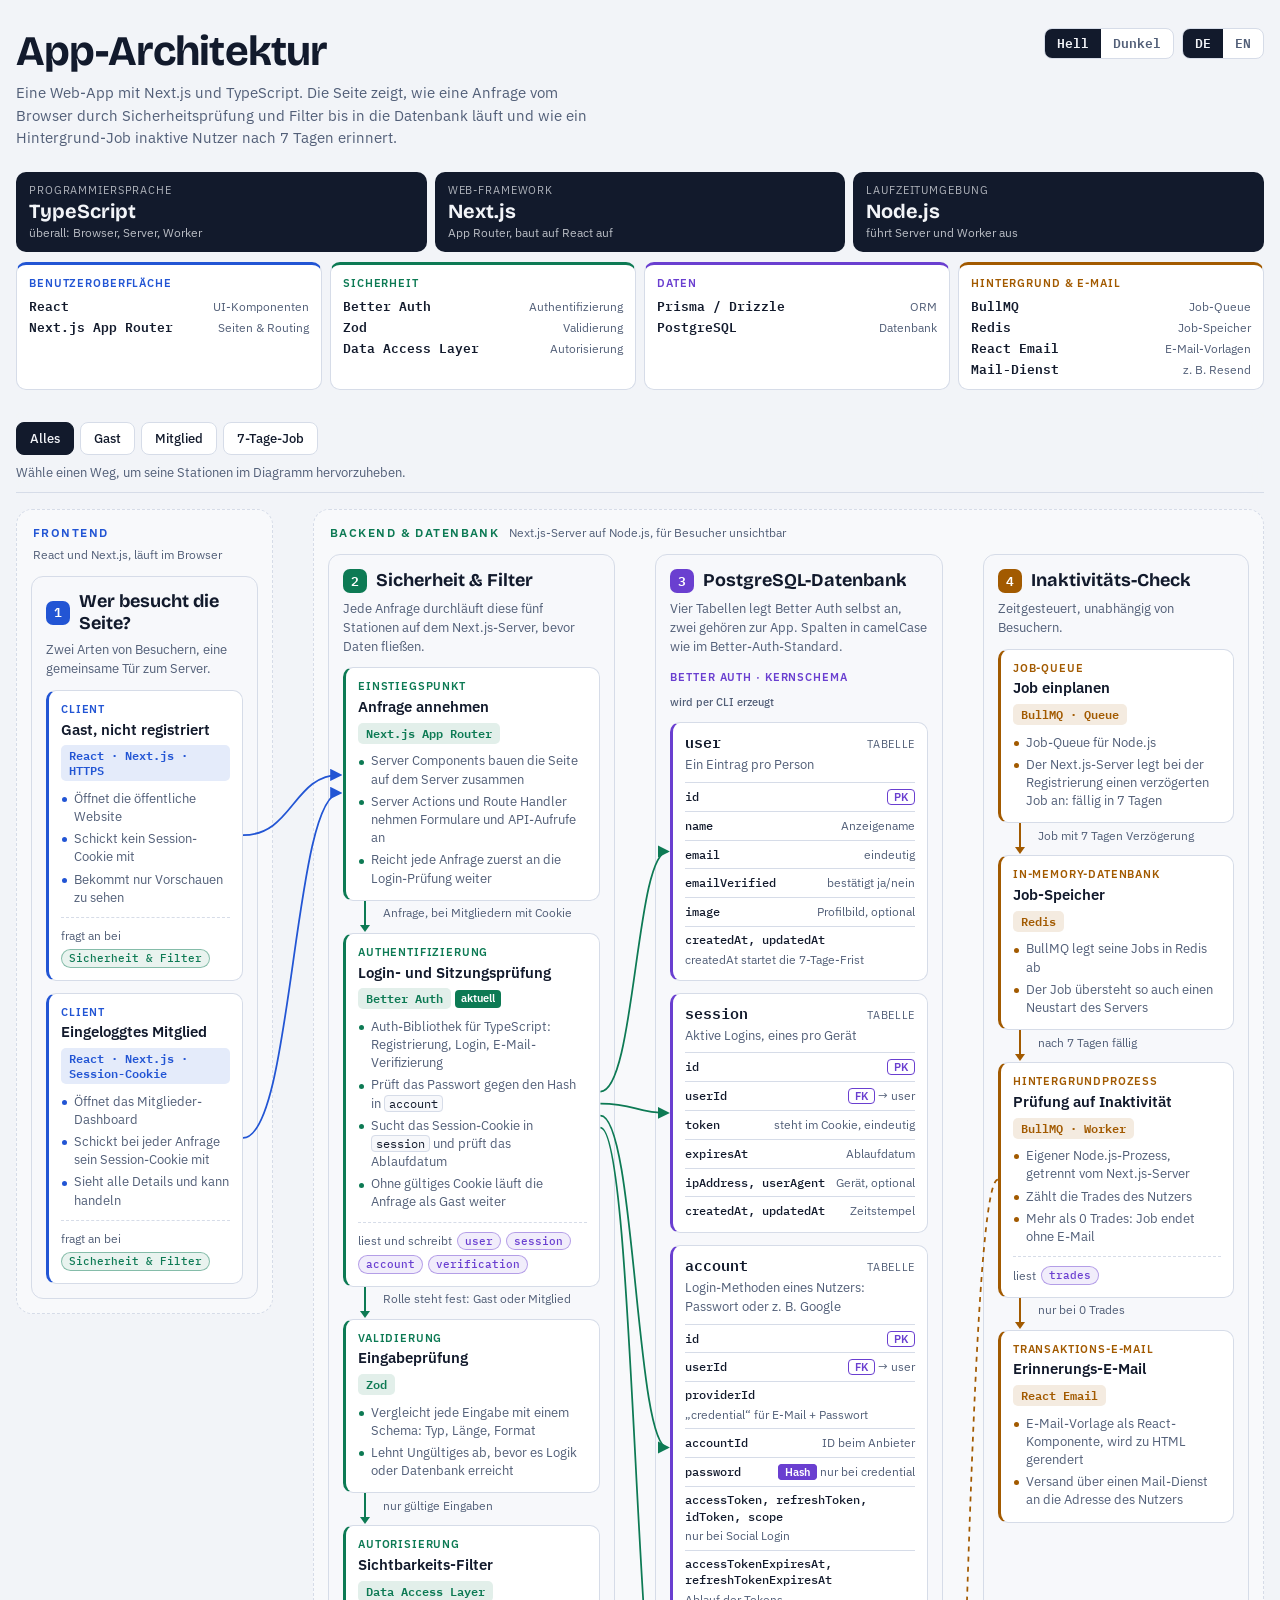
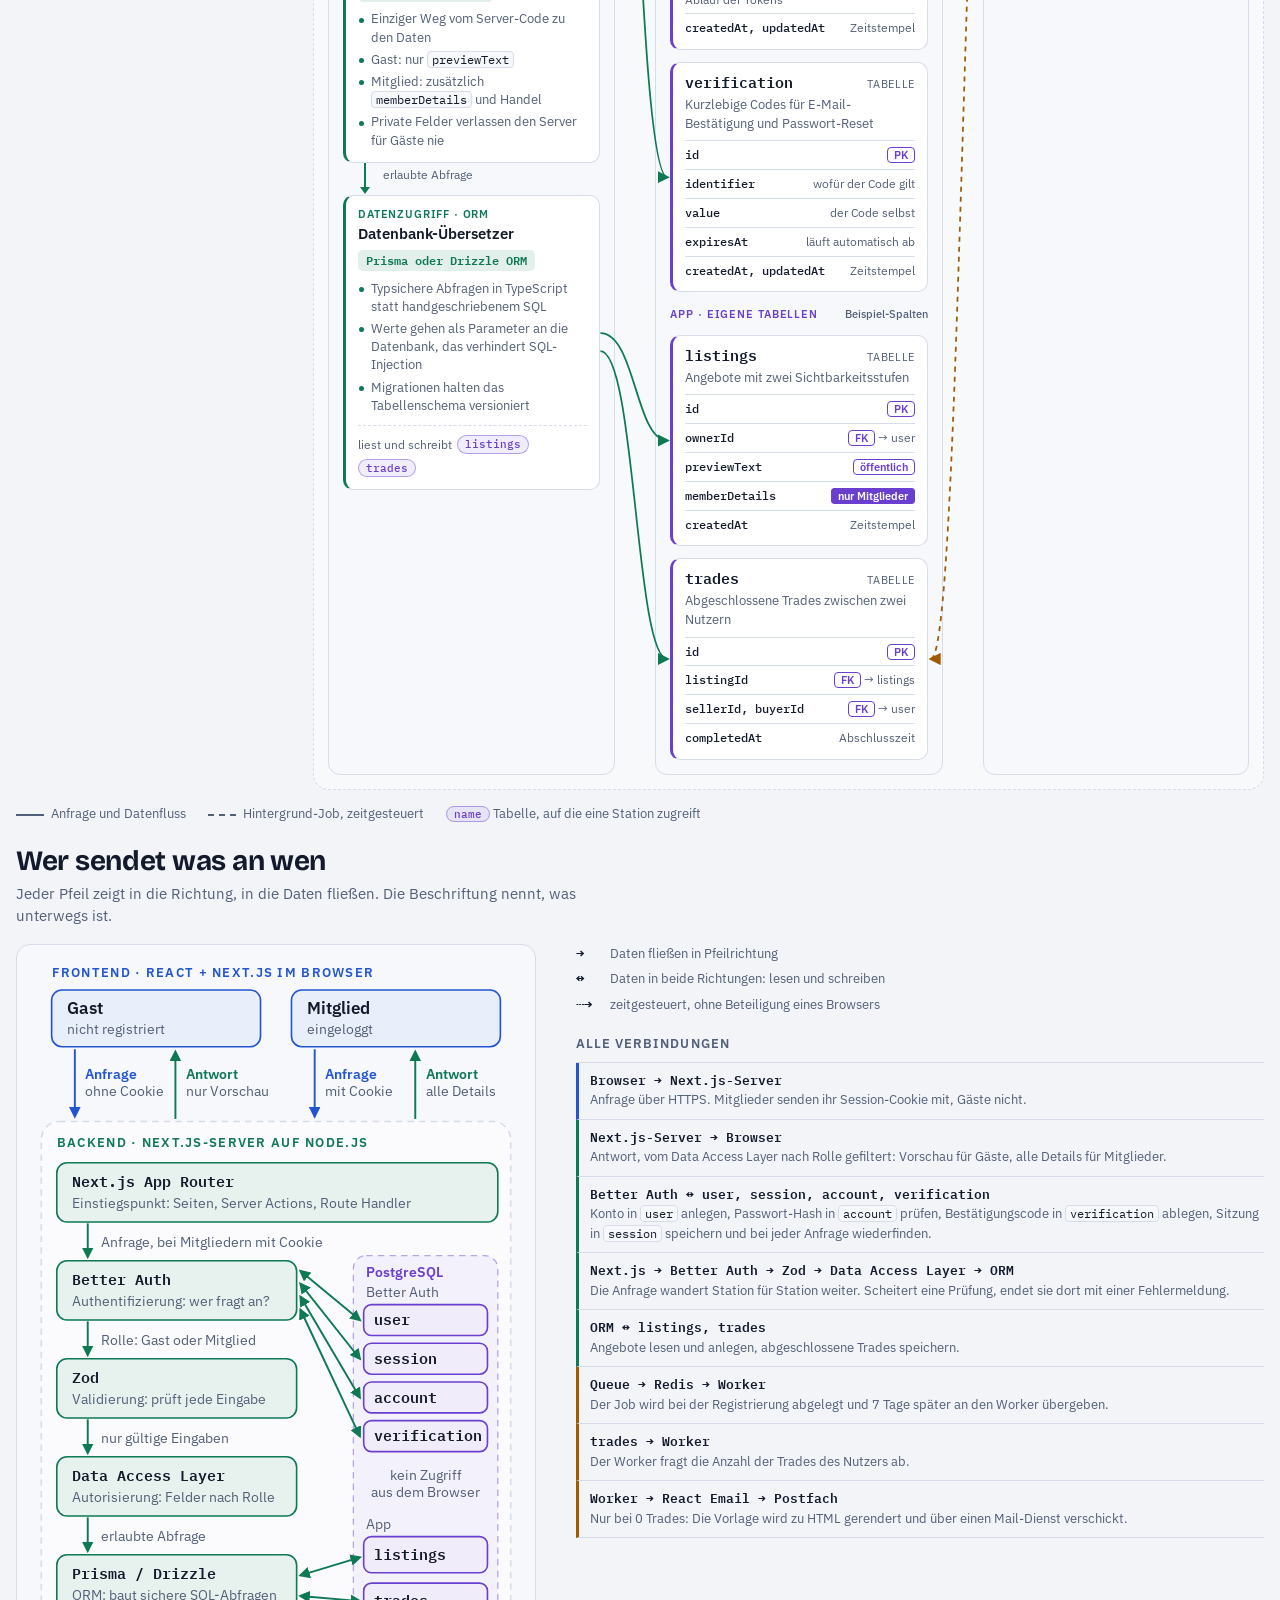
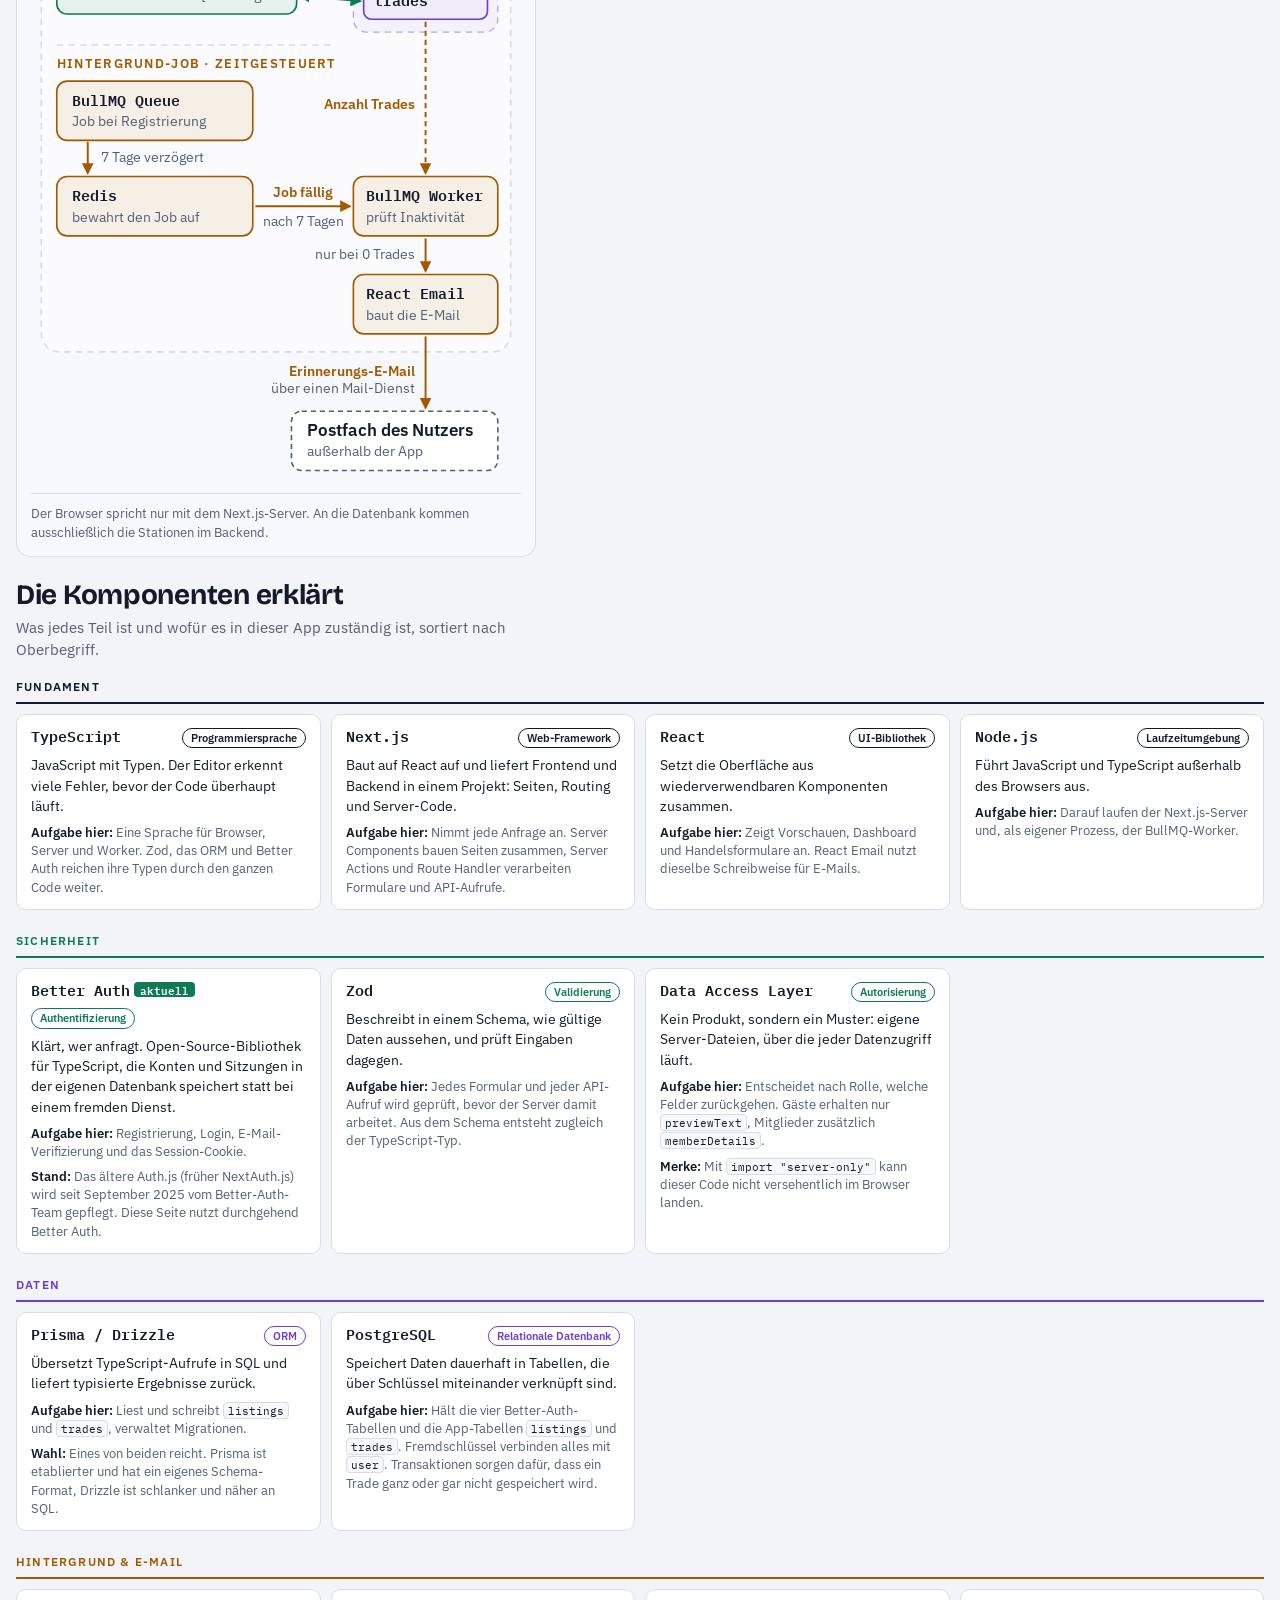
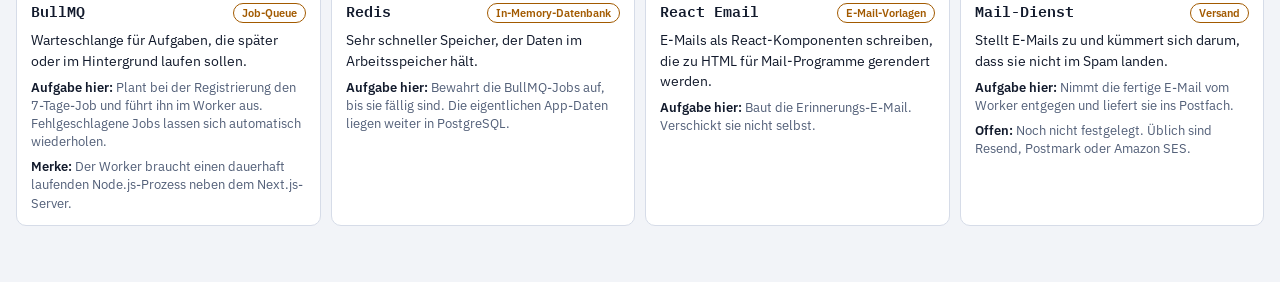
==== commit 09707c2d: "feat(praesentation): add light/dark theme switch next to DE/EN - index.html: Hell/Dunkel segmented c" ====
--- a/Präsentation/index.html
+++ b/Präsentation/index.html
@@ -7,12 +7,16 @@
 <link rel="preconnect" href="https://fonts.googleapis.com">
 <link href="https://fonts.googleapis.com/css2?family=Bricolage+Grotesque:opsz,wght@12..96,600..800&amp;family=IBM+Plex+Mono:wght@400;500;600&amp;family=IBM+Plex+Sans:wght@400;500;600&amp;display=swap" rel="stylesheet">
 <link rel="stylesheet" href="style.css">
+<script>try{var t=localStorage.getItem("arch-theme");if(t==="light"||t==="dark")document.documentElement.setAttribute("data-theme",t)}catch(e){}</script>
 </head>
 <body>
 <div class="page">
 
 <header>
-  <div class="lang" role="group" aria-label="Sprache / Language"><button type="button" id="l-de" data-l="de" aria-pressed="true">DE</button><button type="button" id="l-en" data-l="en" aria-pressed="false">EN</button></div>
+  <div class="tools">
+    <div class="seg-sm theme" role="group" aria-label="Farbschema"><button type="button" data-t="light" aria-pressed="false">Hell</button><button type="button" data-t="dark" aria-pressed="false">Dunkel</button></div>
+    <div class="seg-sm lang" role="group" aria-label="Sprache / Language"><button type="button" id="l-de" data-l="de" aria-pressed="true">DE</button><button type="button" id="l-en" data-l="en" aria-pressed="false">EN</button></div>
+  </div>
   <h1>App-Architektur</h1>
   <p>Eine Web-App mit Next.js und TypeScript. Die Seite zeigt, wie eine Anfrage vom Browser durch Sicherheitsprüfung und Filter bis in die Datenbank läuft und wie ein Hintergrund-Job inaktive Nutzer nach 7 Tagen erinnert.</p>
 </header>
--- a/Präsentation/style.css
+++ b/Präsentation/style.css
@@ -37,11 +37,16 @@
   .stack b{font-family:var(--font-mono);font-size:13px;font-weight:600;overflow-wrap:anywhere}
 
   header{position:relative}
-  .lang{position:absolute;top:0;right:0;display:flex;border:1px solid var(--line);border-radius:8px;overflow:hidden;background:var(--surface)}
-  .lang button{font:600 13px/1 var(--font-mono);padding:8px 12px;border:0;background:transparent;color:var(--muted);cursor:pointer}
-  .lang button[aria-pressed="true"]{background:var(--ink);color:var(--bg)}
-  .lang button:focus-visible{outline:2px solid var(--s1);outline-offset:-2px}
-  header h1{padding-right:110px}
+  .tools{position:absolute;top:0;right:0;display:flex;gap:8px}
+  .seg-sm{display:flex;border:1px solid var(--line);border-radius:8px;overflow:hidden;background:var(--surface)}
+  .seg-sm button{font:600 13px/1 var(--font-mono);padding:8px 12px;border:0;background:transparent;color:var(--muted);cursor:pointer}
+  .seg-sm button[aria-pressed="true"]{background:var(--ink);color:var(--bg)}
+  .seg-sm button:focus-visible{outline:2px solid var(--s1);outline-offset:-2px}
+  header h1{padding-right:240px}
+  @media (max-width:640px){
+    .tools{position:static;justify-content:flex-end;flex-wrap:wrap;margin-bottom:14px}
+    header h1{padding-right:0}
+  }
 
   /* Fundament + Gruppen */
   .base{display:grid;grid-template-columns:repeat(3,1fr);gap:8px}
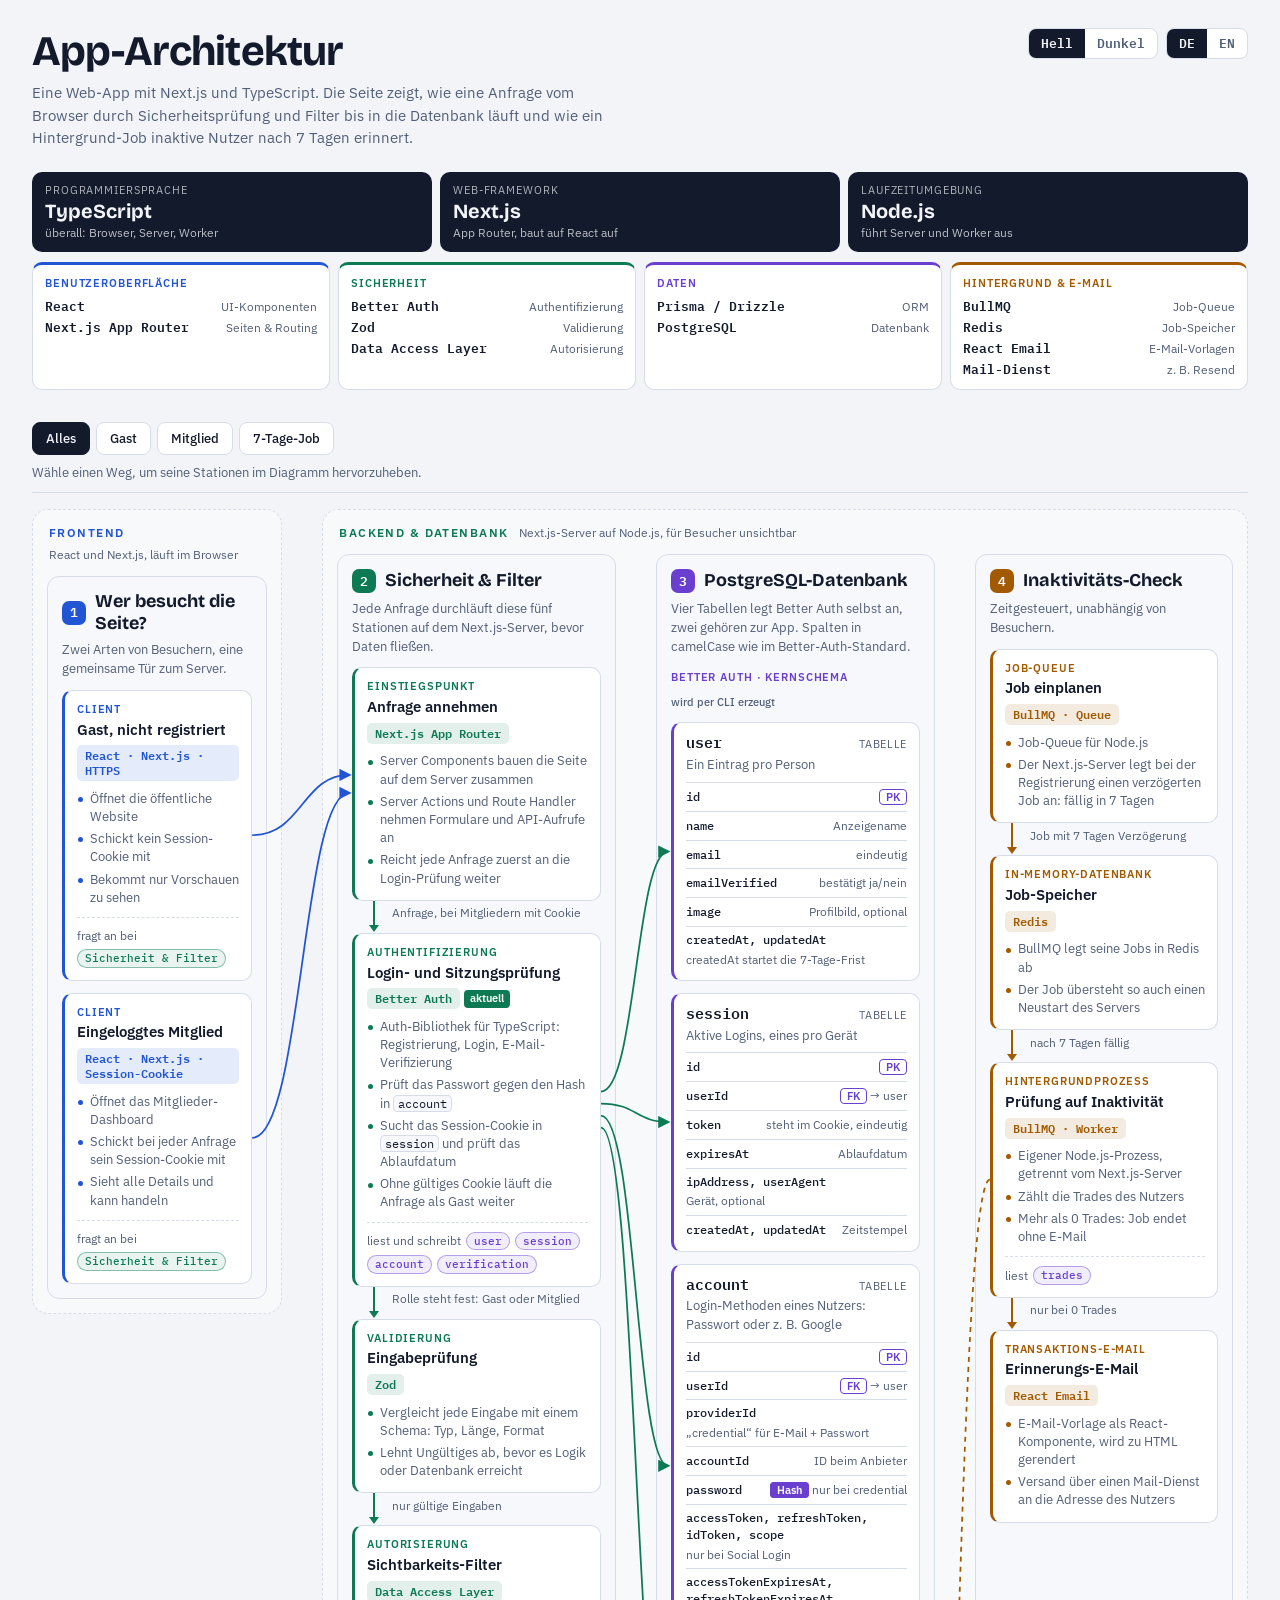
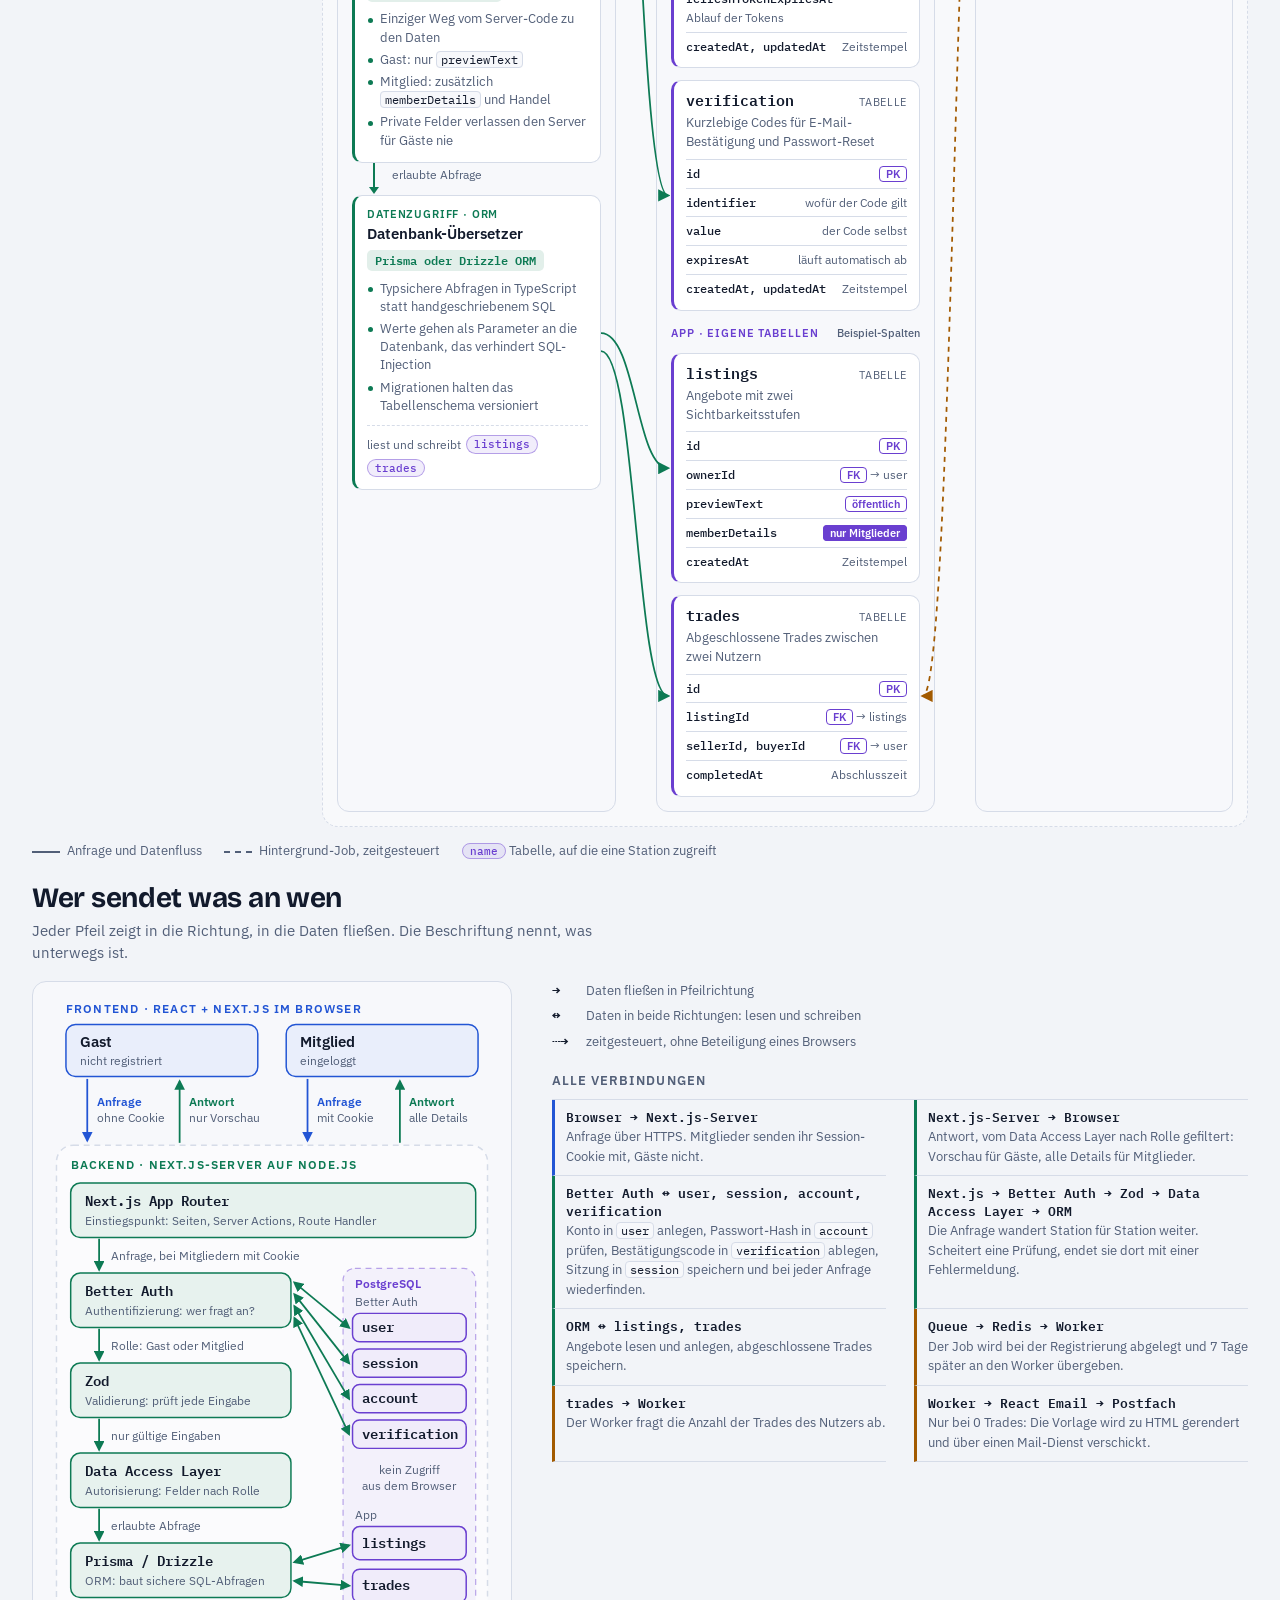
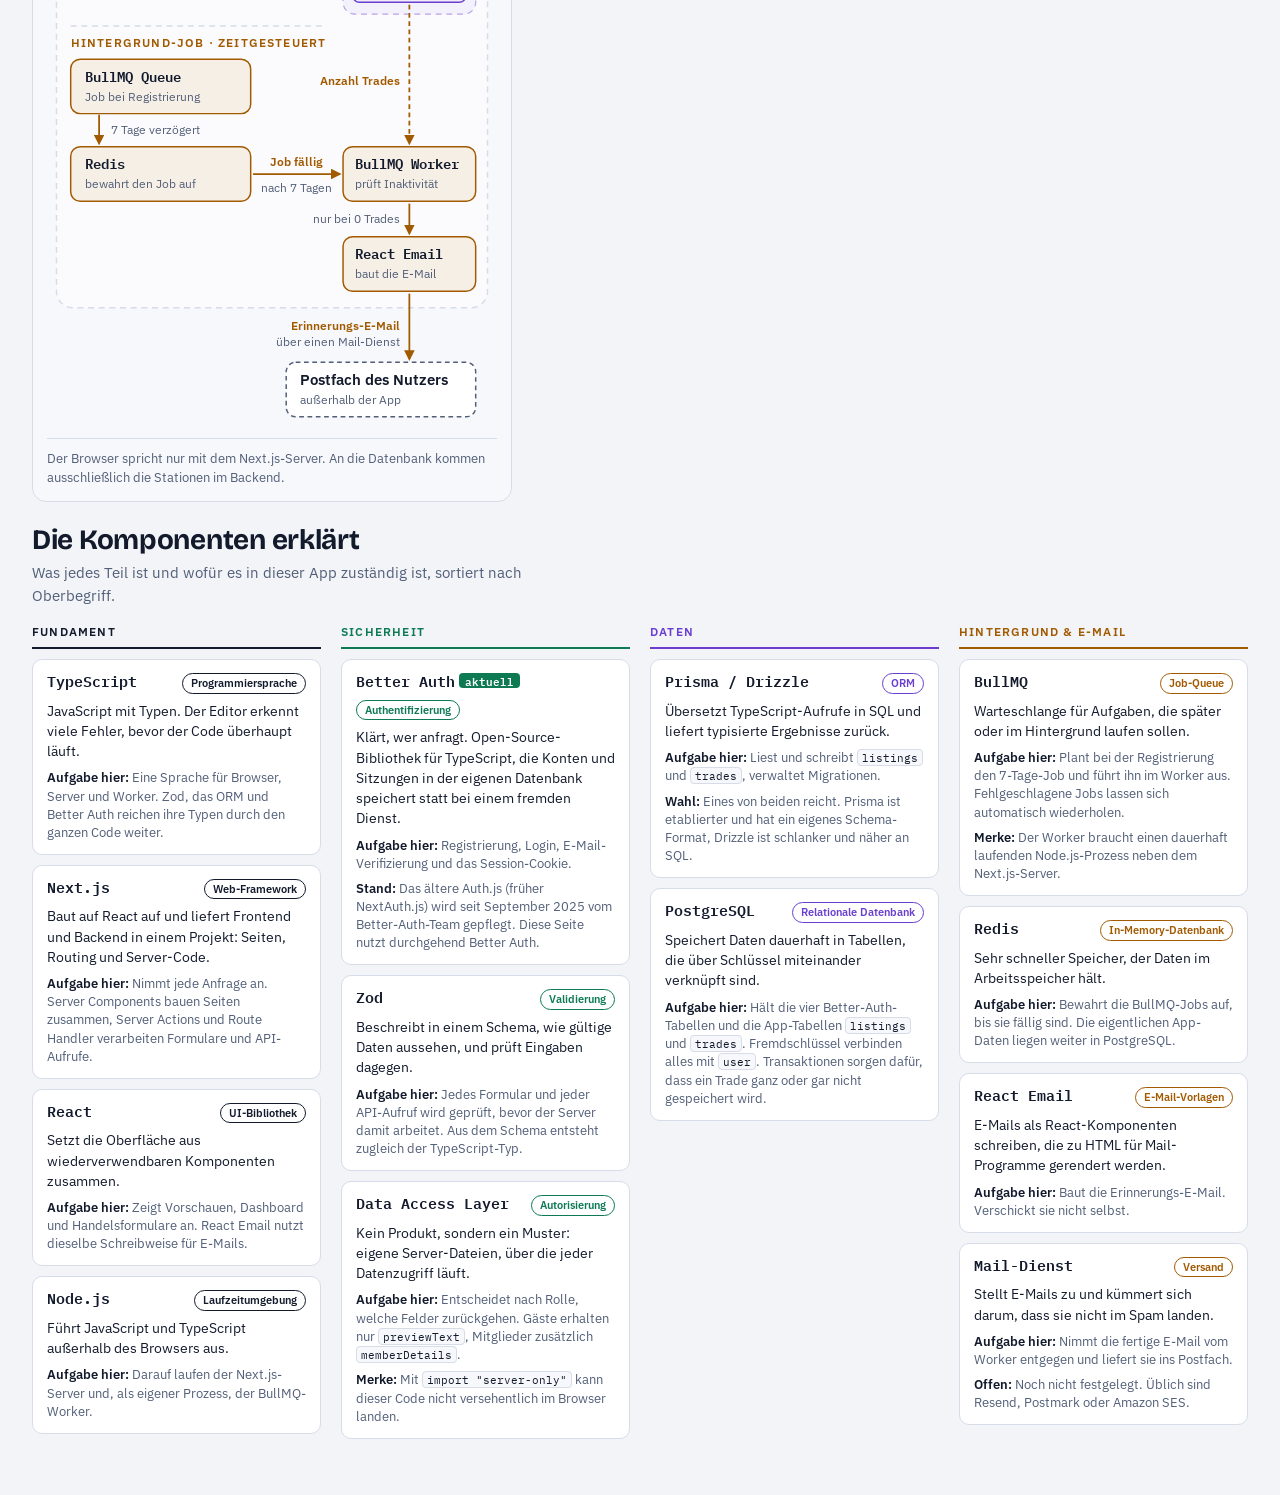
==== commit cc4287de: "feat(praesentation): use full screen width with one-row tech stack, wider DB column, two-column conn" ====
--- a/Präsentation/index.html
+++ b/Präsentation/index.html
@@ -21,6 +21,7 @@
   <p>Eine Web-App mit Next.js und TypeScript. Die Seite zeigt, wie eine Anfrage vom Browser durch Sicherheitsprüfung und Filter bis in die Datenbank läuft und wie ein Hintergrund-Job inaktive Nutzer nach 7 Tagen erinnert.</p>
 </header>
 
+<div class="stackbar">
 <div class="base" aria-label="Fundament">
   <div class="base-item"><span>Programmiersprache</span><b>TypeScript</b><em>überall: Browser, Server, Worker</em></div>
   <div class="base-item"><span>Web-Framework</span><b>Next.js</b><em>App Router, baut auf React auf</em></div>
@@ -32,6 +33,7 @@
   <div class="grp" style="--c:var(--s2)"><h4>Sicherheit</h4><ul><li><b>Better Auth</b><span>Authentifizierung</span></li><li><b>Zod</b><span>Validierung</span></li><li><b>Data Access Layer</b><span>Autorisierung</span></li></ul></div>
   <div class="grp" style="--c:var(--s3)"><h4>Daten</h4><ul><li><b>Prisma / Drizzle</b><span>ORM</span></li><li><b>PostgreSQL</b><span>Datenbank</span></li></ul></div>
   <div class="grp" style="--c:var(--s4)"><h4>Hintergrund &amp; E-Mail</h4><ul><li><b>BullMQ</b><span>Job-Queue</span></li><li><b>Redis</b><span>Job-Speicher</span></li><li><b>React Email</b><span>E-Mail-Vorlagen</span></li><li><b>Mail-Dienst</b><span>z.&nbsp;B. Resend</span></li></ul></div>
+</div>
 </div>
 
 <section>
--- a/Präsentation/style.css
+++ b/Präsentation/style.css
@@ -23,8 +23,8 @@
 
   *{box-sizing:border-box;margin:0;padding:0}
   body{background:var(--bg);color:var(--ink);font-family:var(--font-body);font-size:15px;line-height:1.5;
-       padding:28px 16px 56px;-webkit-text-size-adjust:100%}
-  .page{max-width:1360px;margin:0 auto;display:flex;flex-direction:column;gap:22px}
+       padding:28px clamp(16px,2.5vw,48px) 56px;-webkit-text-size-adjust:100%}
+  .page{display:flex;flex-direction:column;gap:22px}
 
   header h1{font-family:var(--font-display);font-size:clamp(28px,4.2vw,42px);font-weight:700;letter-spacing:-.02em;line-height:1.1;text-wrap:balance}
   header p{color:var(--muted);margin-top:8px;max-width:64ch}
@@ -54,7 +54,14 @@
   .base-item span{font-size:11px;letter-spacing:.08em;text-transform:uppercase;opacity:.7}
   .base-item b{font-family:var(--font-display);font-size:20px;font-weight:700;line-height:1.2}
   .base-item em{font-style:normal;font-size:12px;opacity:.75}
-  .groups{display:grid;grid-template-columns:repeat(4,1fr);gap:8px;margin-top:-12px}
+  .stackbar{display:flex;flex-direction:column;gap:10px}
+  .groups{display:grid;grid-template-columns:repeat(4,1fr);gap:8px}
+  /* Sehr breit: Fundament und Gruppen als eine Leiste mit sieben Feldern */
+  @media (min-width:1400px){
+    .stackbar{display:grid;grid-template-columns:repeat(3,minmax(0,.8fr)) repeat(4,minmax(0,1fr));gap:8px}
+    .stackbar>.base,.stackbar>.groups{display:contents}
+    .base-item{justify-content:center}
+  }
   .grp{background:var(--surface);border:1px solid var(--line);border-top:3px solid var(--c);border-radius:10px;padding:10px 12px;min-width:0}
   .grp h4{font-size:11px;font-weight:600;letter-spacing:.08em;text-transform:uppercase;color:var(--c);margin-bottom:6px}
   .grp ul{list-style:none;display:flex;flex-direction:column;gap:4px}
@@ -173,7 +180,7 @@
   /* Zweite Grafik: Verbindungen */
   .sec-title{font-family:var(--font-display);font-size:clamp(22px,3vw,28px);font-weight:700;letter-spacing:-.01em;line-height:1.15;text-wrap:balance}
   .sec-lead{color:var(--muted);margin-top:6px;max-width:64ch}
-  .connect{display:grid;grid-template-columns:minmax(0,520px) minmax(0,1fr);gap:40px;align-items:start;margin-top:16px}
+  .connect{display:grid;grid-template-columns:minmax(0,480px) minmax(0,1fr);gap:40px;align-items:start;margin-top:16px}
   .fig{background:var(--surface-2);border:1px solid var(--line);border-radius:14px;padding:14px}
   .fig svg{display:block;width:100%;height:auto}
   .fig figcaption{font-size:12.5px;color:var(--muted);margin-top:10px;padding-top:10px;border-top:1px solid var(--line)}
@@ -203,6 +210,20 @@
   .key{list-style:none;display:flex;flex-direction:column;gap:6px;margin-bottom:20px;font-size:13px;color:var(--muted)}
   .key b{display:inline-block;min-width:34px;font:600 14px/1 var(--font-mono);color:var(--ink)}
 
+  /* Sehr breit: Datenbank-Spalte breiter, Tabellenfelder zweispaltig */
+  @media (min-width:1400px){
+    .layers{grid-template-columns:minmax(230px,.9fr) 4.2fr}
+    .be-cols{grid-template-columns:1fr 1.5fr 1fr}
+    .cols{display:grid;grid-template-columns:1fr 1fr;column-gap:20px}
+    .cols div:last-child{border-bottom:1px solid var(--line);padding-bottom:5px}
+  }
+  /* Breit: Verbindungsliste zweispaltig, Glossar-Gruppen als vier Spalten */
+  @media (min-width:1081px){
+    .links dl{display:grid;grid-template-columns:1fr 1fr;column-gap:28px}
+    .gloss{display:grid;grid-template-columns:repeat(4,minmax(0,1fr));gap:20px;align-items:start}
+    .gloss-grid{grid-template-columns:1fr}
+  }
+
   @media (max-width:1080px){
     .connect{grid-template-columns:1fr;gap:18px;max-width:620px}
     .fig{padding:10px}
